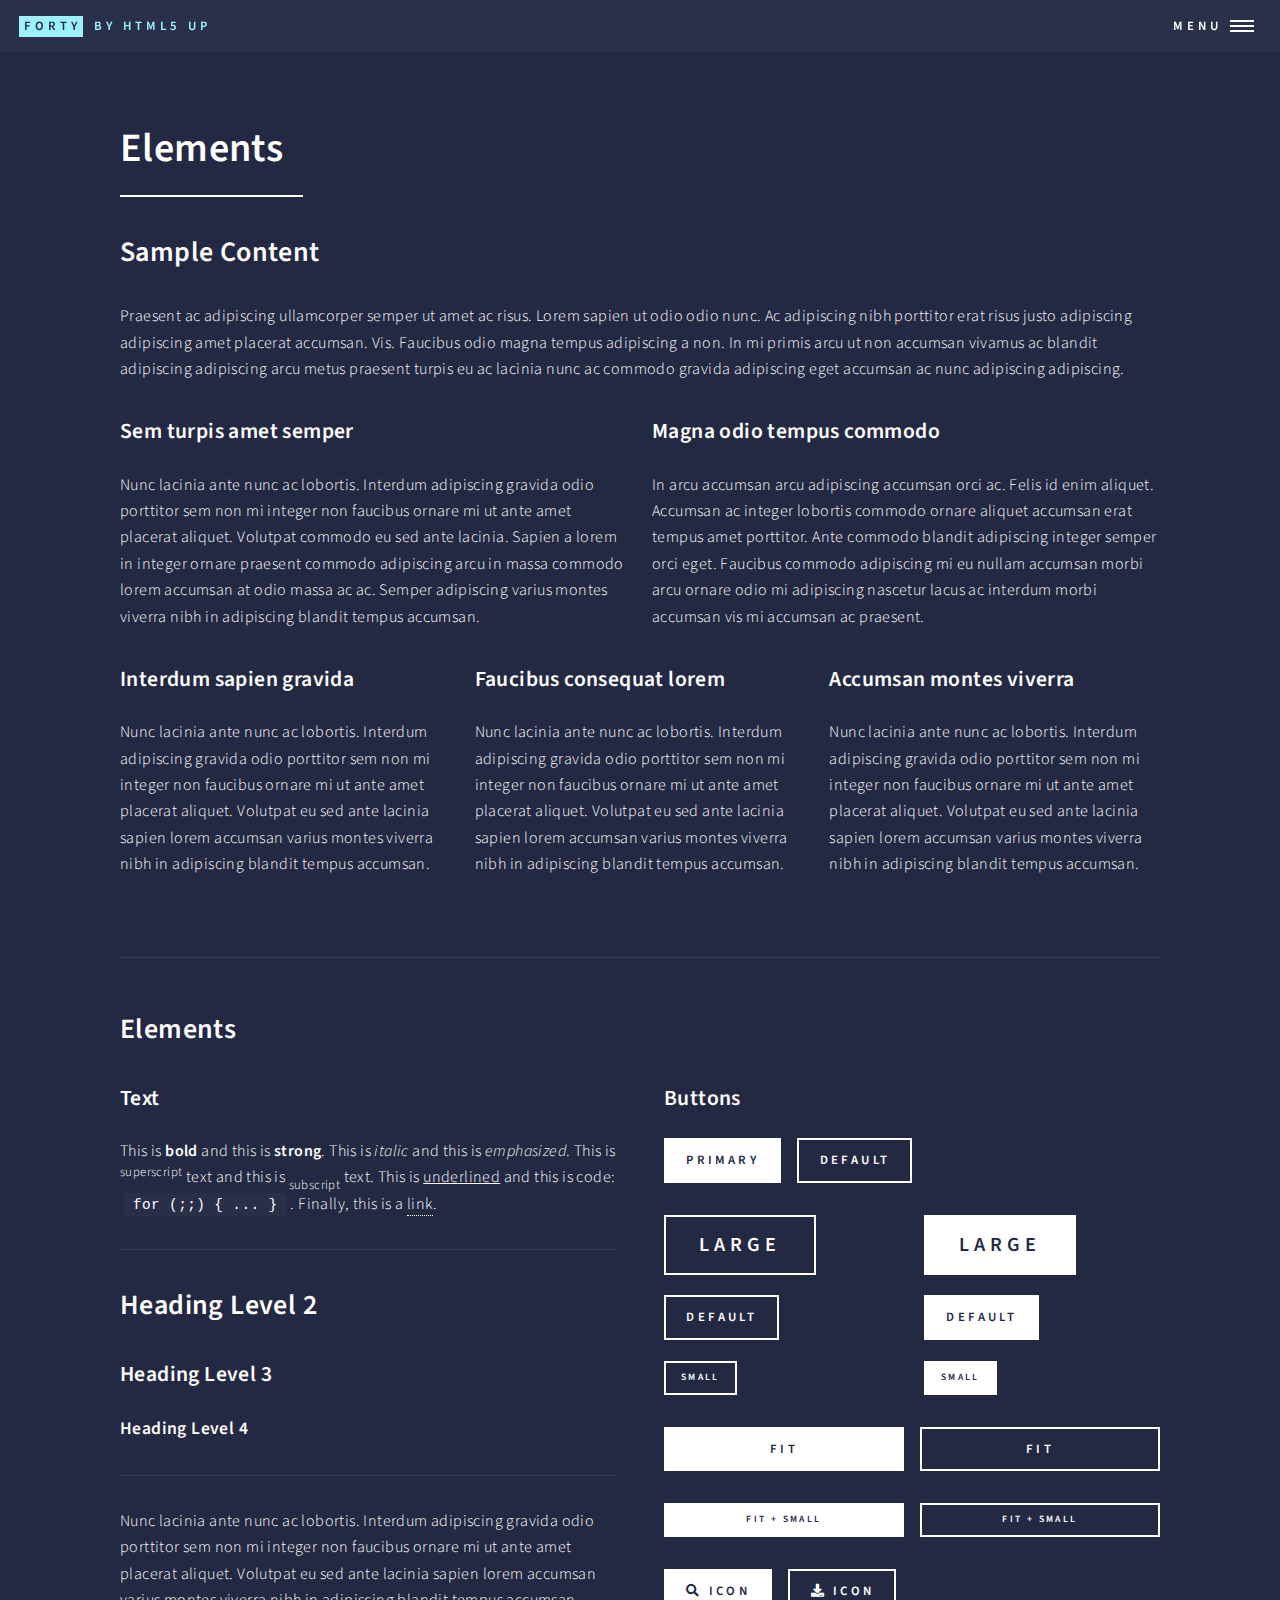
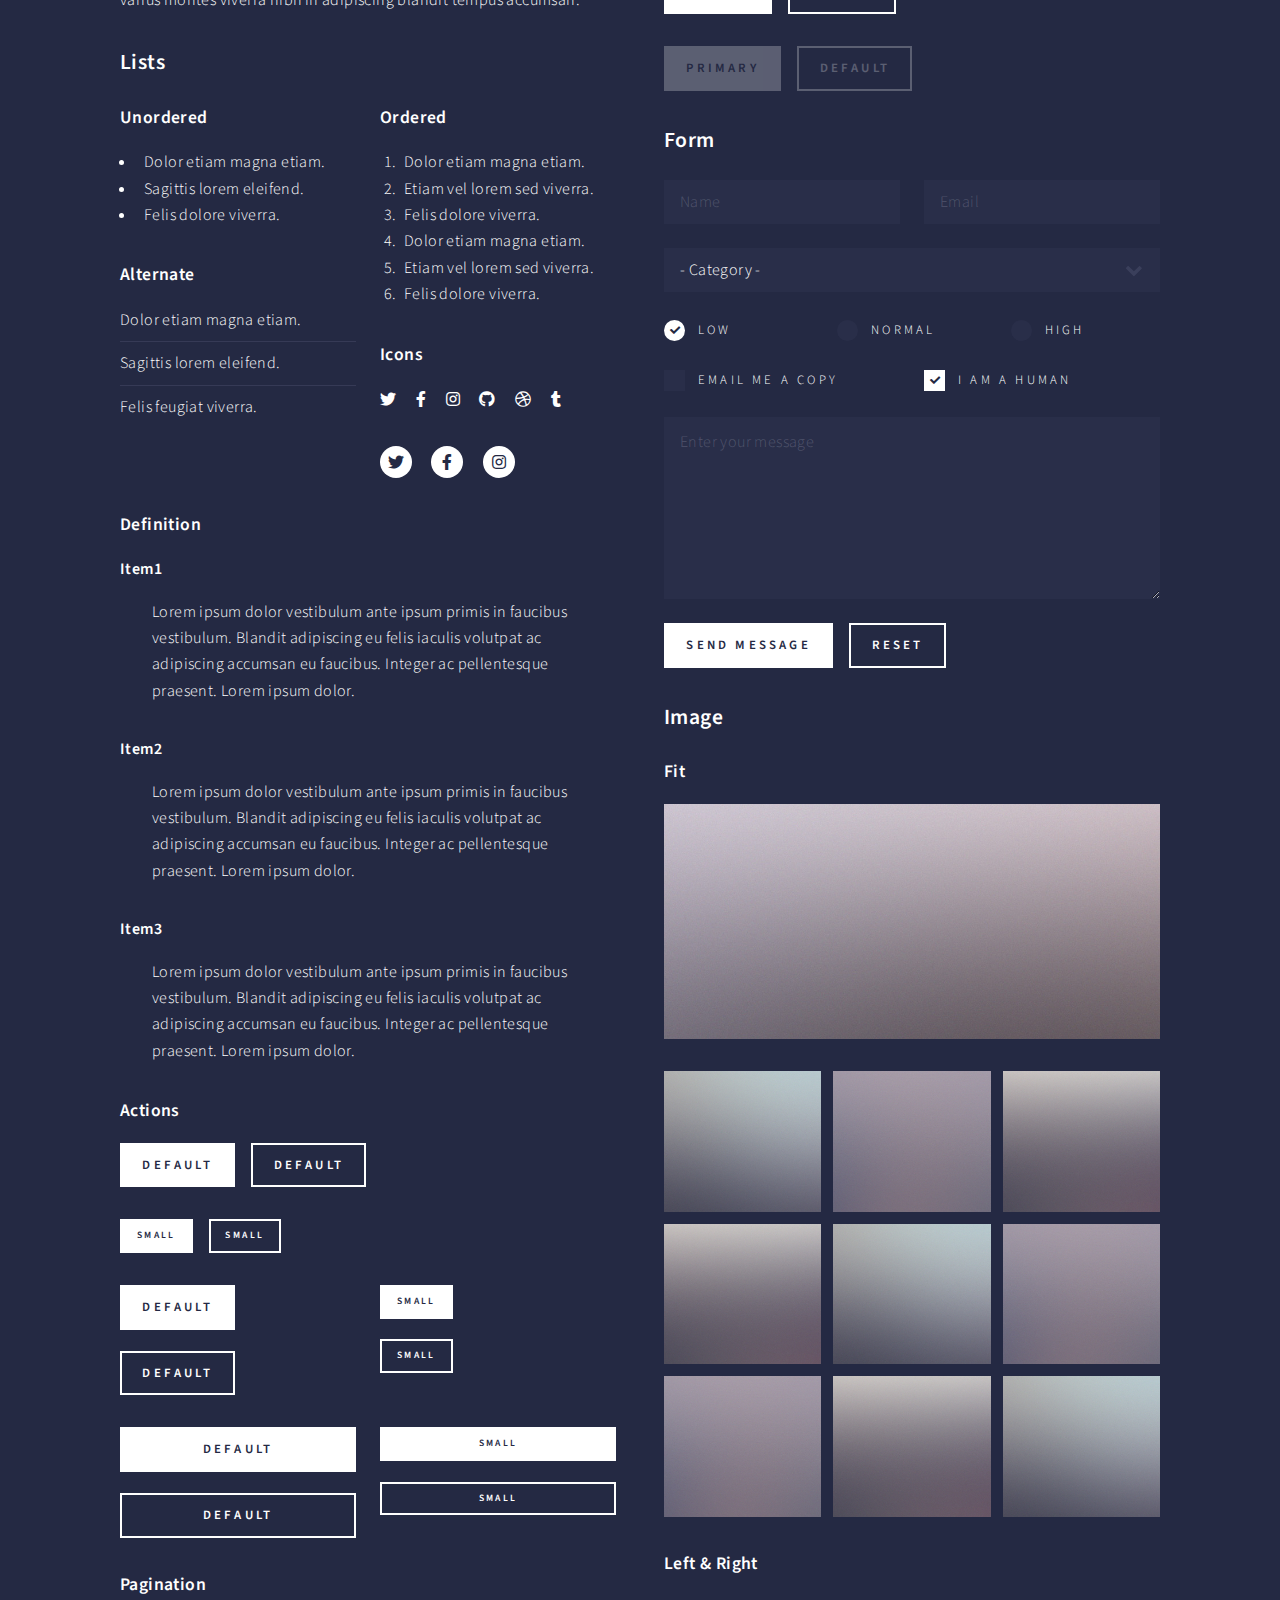
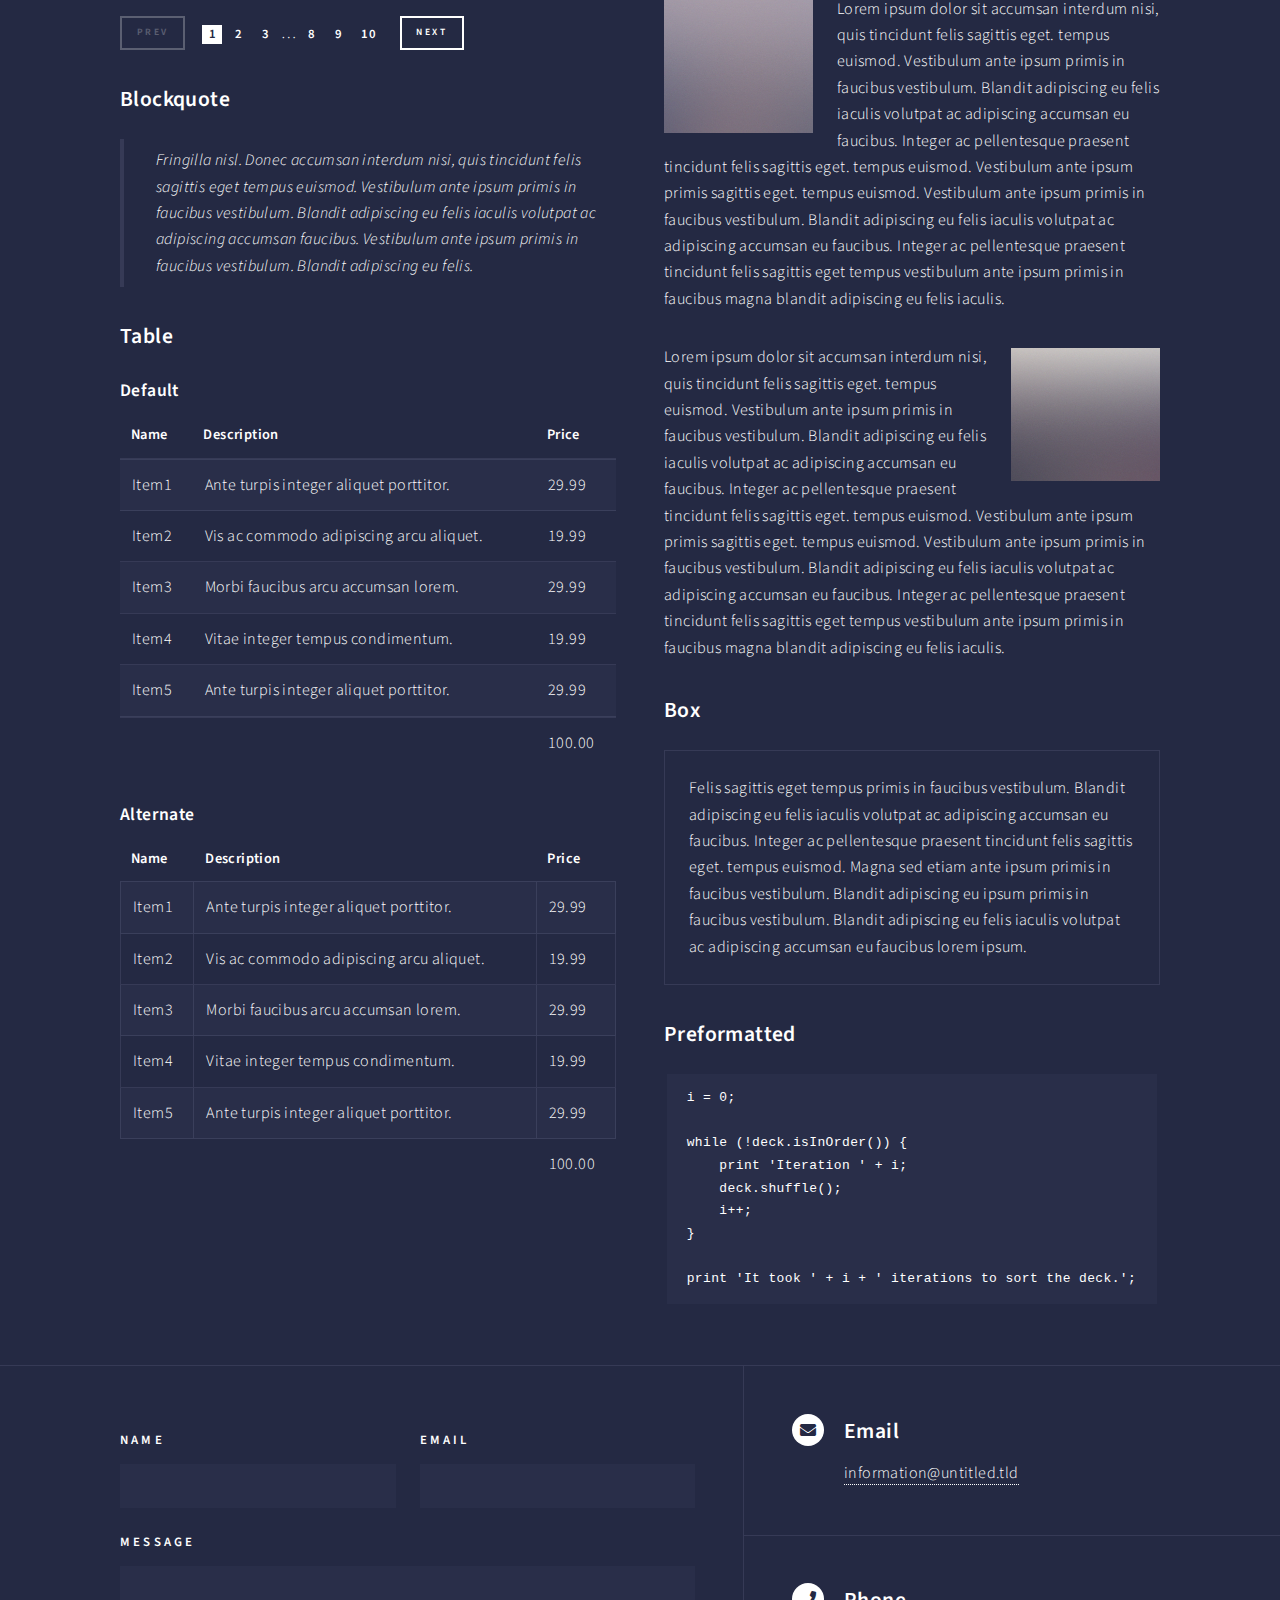
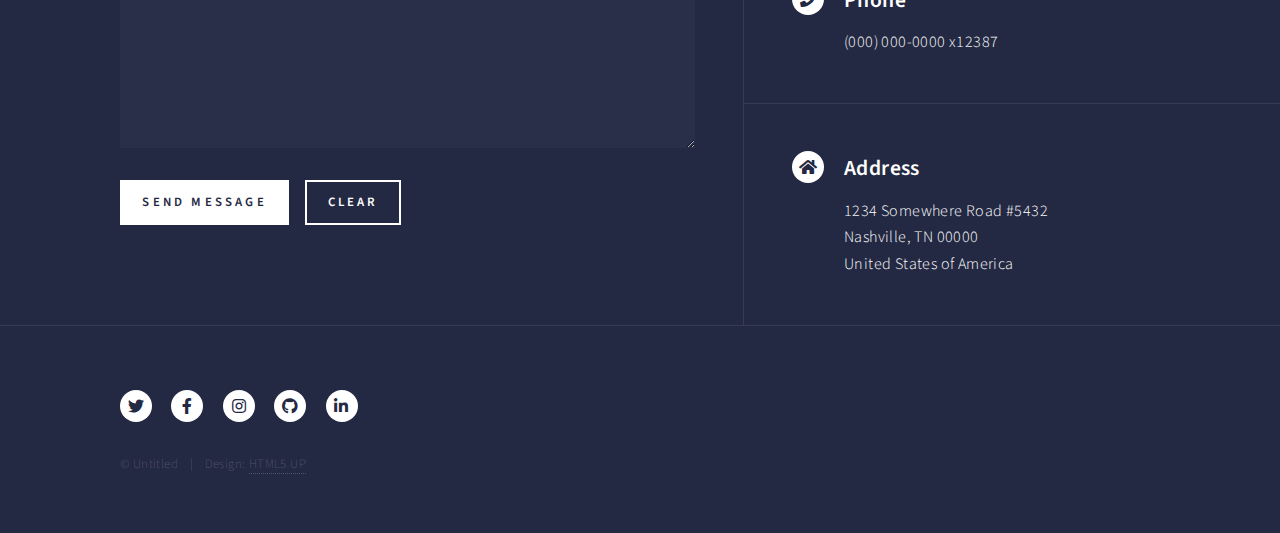
==== elements.html @ 6b65b648 "Forty: Initial Import" ====
<!DOCTYPE HTML>
<!--
	Forty by HTML5 UP
	html5up.net | @ajlkn
	Free for personal and commercial use under the CCA 3.0 license (html5up.net/license)
-->
<html>
	<head>
		<title>Elements - Forty by HTML5 UP</title>
		<meta charset="utf-8" />
		<meta name="viewport" content="width=device-width, initial-scale=1, user-scalable=no" />
		<link rel="stylesheet" href="assets/css/main.css" />
		<noscript><link rel="stylesheet" href="assets/css/noscript.css" /></noscript>
	</head>
	<body class="is-preload">

		<!-- Wrapper -->
			<div id="wrapper">

				<!-- Header -->
					<header id="header">
						<a href="index.html" class="logo"><strong>Forty</strong> <span>by HTML5 UP</span></a>
						<nav>
							<a href="#menu">Menu</a>
						</nav>
					</header>

				<!-- Menu -->
					<nav id="menu">
						<ul class="links">
							<li><a href="index.html">Home</a></li>
							<li><a href="landing.html">Landing</a></li>
							<li><a href="generic.html">Generic</a></li>
							<li><a href="elements.html">Elements</a></li>
						</ul>
						<ul class="actions stacked">
							<li><a href="#" class="button primary fit">Get Started</a></li>
							<li><a href="#" class="button fit">Log In</a></li>
						</ul>
					</nav>

				<!-- Main -->
					<div id="main" class="alt">

						<!-- One -->
							<section id="one">
								<div class="inner">
									<header class="major">
										<h1>Elements</h1>
									</header>

									<!-- Content -->
										<h2 id="content">Sample Content</h2>
										<p>Praesent ac adipiscing ullamcorper semper ut amet ac risus. Lorem sapien ut odio odio nunc. Ac adipiscing nibh porttitor erat risus justo adipiscing adipiscing amet placerat accumsan. Vis. Faucibus odio magna tempus adipiscing a non. In mi primis arcu ut non accumsan vivamus ac blandit adipiscing adipiscing arcu metus praesent turpis eu ac lacinia nunc ac commodo gravida adipiscing eget accumsan ac nunc adipiscing adipiscing.</p>
										<div class="row">
											<div class="col-6 col-12-small">
												<h3>Sem turpis amet semper</h3>
												<p>Nunc lacinia ante nunc ac lobortis. Interdum adipiscing gravida odio porttitor sem non mi integer non faucibus ornare mi ut ante amet placerat aliquet. Volutpat commodo eu sed ante lacinia. Sapien a lorem in integer ornare praesent commodo adipiscing arcu in massa commodo lorem accumsan at odio massa ac ac. Semper adipiscing varius montes viverra nibh in adipiscing blandit tempus accumsan.</p>
											</div>
											<div class="col-6 col-12-small">
												<h3>Magna odio tempus commodo</h3>
												<p>In arcu accumsan arcu adipiscing accumsan orci ac. Felis id enim aliquet. Accumsan ac integer lobortis commodo ornare aliquet accumsan erat tempus amet porttitor. Ante commodo blandit adipiscing integer semper orci eget. Faucibus commodo adipiscing mi eu nullam accumsan morbi arcu ornare odio mi adipiscing nascetur lacus ac interdum morbi accumsan vis mi accumsan ac praesent.</p>
											</div>
											<!-- Break -->
											<div class="col-4 col-12-medium">
												<h3>Interdum sapien gravida</h3>
												<p>Nunc lacinia ante nunc ac lobortis. Interdum adipiscing gravida odio porttitor sem non mi integer non faucibus ornare mi ut ante amet placerat aliquet. Volutpat eu sed ante lacinia sapien lorem accumsan varius montes viverra nibh in adipiscing blandit tempus accumsan.</p>
											</div>
											<div class="col-4 col-12-medium">
												<h3>Faucibus consequat lorem</h3>
												<p>Nunc lacinia ante nunc ac lobortis. Interdum adipiscing gravida odio porttitor sem non mi integer non faucibus ornare mi ut ante amet placerat aliquet. Volutpat eu sed ante lacinia sapien lorem accumsan varius montes viverra nibh in adipiscing blandit tempus accumsan.</p>
											</div>
											<div class="col-4 col-12-medium">
												<h3>Accumsan montes viverra</h3>
												<p>Nunc lacinia ante nunc ac lobortis. Interdum adipiscing gravida odio porttitor sem non mi integer non faucibus ornare mi ut ante amet placerat aliquet. Volutpat eu sed ante lacinia sapien lorem accumsan varius montes viverra nibh in adipiscing blandit tempus accumsan.</p>
											</div>
										</div>

									<hr class="major" />

									<!-- Elements -->
										<h2 id="elements">Elements</h2>
										<div class="row gtr-200">
											<div class="col-6 col-12-medium">

												<!-- Text stuff -->
													<h3>Text</h3>
													<p>This is <b>bold</b> and this is <strong>strong</strong>. This is <i>italic</i> and this is <em>emphasized</em>.
													This is <sup>superscript</sup> text and this is <sub>subscript</sub> text.
													This is <u>underlined</u> and this is code: <code>for (;;) { ... }</code>.
													Finally, this is a <a href="#">link</a>.</p>
													<hr />
													<h2>Heading Level 2</h2>
													<h3>Heading Level 3</h3>
													<h4>Heading Level 4</h4>
													<hr />
													<p>Nunc lacinia ante nunc ac lobortis. Interdum adipiscing gravida odio porttitor sem non mi integer non faucibus ornare mi ut ante amet placerat aliquet. Volutpat eu sed ante lacinia sapien lorem accumsan varius montes viverra nibh in adipiscing blandit tempus accumsan.</p>

												<!-- Lists -->
													<h3>Lists</h3>
													<div class="row">
														<div class="col-6 col-12-small">

															<h4>Unordered</h4>
															<ul>
																<li>Dolor etiam magna etiam.</li>
																<li>Sagittis lorem eleifend.</li>
																<li>Felis dolore viverra.</li>
															</ul>

															<h4>Alternate</h4>
															<ul class="alt">
																<li>Dolor etiam magna etiam.</li>
																<li>Sagittis lorem eleifend.</li>
																<li>Felis feugiat viverra.</li>
															</ul>

														</div>
														<div class="col-6 col-12-small">

															<h4>Ordered</h4>
															<ol>
																<li>Dolor etiam magna etiam.</li>
																<li>Etiam vel lorem sed viverra.</li>
																<li>Felis dolore viverra.</li>
																<li>Dolor etiam magna etiam.</li>
																<li>Etiam vel lorem sed viverra.</li>
																<li>Felis dolore viverra.</li>
															</ol>

															<h4>Icons</h4>
															<ul class="icons">
																<li><a href="#" class="icon brands fa-twitter"><span class="label">Twitter</span></a></li>
																<li><a href="#" class="icon brands fa-facebook-f"><span class="label">Facebook</span></a></li>
																<li><a href="#" class="icon brands fa-instagram"><span class="label">Instagram</span></a></li>
																<li><a href="#" class="icon brands fa-github"><span class="label">Github</span></a></li>
																<li><a href="#" class="icon brands fa-dribbble"><span class="label">Dribbble</span></a></li>
																<li><a href="#" class="icon brands fa-tumblr"><span class="label">Tumblr</span></a></li>
															</ul>
															<ul class="icons">
																<li><a href="#" class="icon brands alt fa-twitter"><span class="label">Twitter</span></a></li>
																<li><a href="#" class="icon brands alt fa-facebook-f"><span class="label">Facebook</span></a></li>
																<li><a href="#" class="icon brands alt fa-instagram"><span class="label">Instagram</span></a></li>
															</ul>

														</div>
													</div>
													<h4>Definition</h4>
													<dl>
														<dt>Item1</dt>
														<dd>
															<p>Lorem ipsum dolor vestibulum ante ipsum primis in faucibus vestibulum. Blandit adipiscing eu felis iaculis volutpat ac adipiscing accumsan eu faucibus. Integer ac pellentesque praesent. Lorem ipsum dolor.</p>
														</dd>
														<dt>Item2</dt>
														<dd>
															<p>Lorem ipsum dolor vestibulum ante ipsum primis in faucibus vestibulum. Blandit adipiscing eu felis iaculis volutpat ac adipiscing accumsan eu faucibus. Integer ac pellentesque praesent. Lorem ipsum dolor.</p>
														</dd>
														<dt>Item3</dt>
														<dd>
															<p>Lorem ipsum dolor vestibulum ante ipsum primis in faucibus vestibulum. Blandit adipiscing eu felis iaculis volutpat ac adipiscing accumsan eu faucibus. Integer ac pellentesque praesent. Lorem ipsum dolor.</p>
														</dd>
													</dl>

													<h4>Actions</h4>
													<ul class="actions">
														<li><a href="#" class="button primary">Default</a></li>
														<li><a href="#" class="button">Default</a></li>
													</ul>
													<ul class="actions small">
														<li><a href="#" class="button primary small">Small</a></li>
														<li><a href="#" class="button small">Small</a></li>
													</ul>
													<div class="row">
														<div class="col-6 col-12-small">
															<ul class="actions stacked">
																<li><a href="#" class="button primary">Default</a></li>
																<li><a href="#" class="button">Default</a></li>
															</ul>
														</div>
														<div class="col-6 col-12-small">
															<ul class="actions stacked">
																<li><a href="#" class="button primary small">Small</a></li>
																<li><a href="#" class="button small">Small</a></li>
															</ul>
														</div>
														<div class="col-6 col-12-small">
															<ul class="actions stacked">
																<li><a href="#" class="button primary fit">Default</a></li>
																<li><a href="#" class="button fit">Default</a></li>
															</ul>
														</div>
														<div class="col-6 col-12-small">
															<ul class="actions stacked">
																<li><a href="#" class="button primary small fit">Small</a></li>
																<li><a href="#" class="button small fit">Small</a></li>
															</ul>
														</div>
													</div>

													<h4>Pagination</h4>
													<ul class="pagination">
														<li><span class="button small disabled">Prev</span></li>
														<li><a href="#" class="page active">1</a></li>
														<li><a href="#" class="page">2</a></li>
														<li><a href="#" class="page">3</a></li>
														<li><span>&hellip;</span></li>
														<li><a href="#" class="page">8</a></li>
														<li><a href="#" class="page">9</a></li>
														<li><a href="#" class="page">10</a></li>
														<li><a href="#" class="button small">Next</a></li>
													</ul>

												<!-- Blockquote -->
													<h3>Blockquote</h3>
													<blockquote>Fringilla nisl. Donec accumsan interdum nisi, quis tincidunt felis sagittis eget tempus euismod. Vestibulum ante ipsum primis in faucibus vestibulum. Blandit adipiscing eu felis iaculis volutpat ac adipiscing accumsan faucibus. Vestibulum ante ipsum primis in faucibus vestibulum. Blandit adipiscing eu felis.</blockquote>

												<!-- Table -->
													<h3>Table</h3>

													<h4>Default</h4>
													<div class="table-wrapper">
														<table>
															<thead>
																<tr>
																	<th>Name</th>
																	<th>Description</th>
																	<th>Price</th>
																</tr>
															</thead>
															<tbody>
																<tr>
																	<td>Item1</td>
																	<td>Ante turpis integer aliquet porttitor.</td>
																	<td>29.99</td>
																</tr>
																<tr>
																	<td>Item2</td>
																	<td>Vis ac commodo adipiscing arcu aliquet.</td>
																	<td>19.99</td>
																</tr>
																<tr>
																	<td>Item3</td>
																	<td> Morbi faucibus arcu accumsan lorem.</td>
																	<td>29.99</td>
																</tr>
																<tr>
																	<td>Item4</td>
																	<td>Vitae integer tempus condimentum.</td>
																	<td>19.99</td>
																</tr>
																<tr>
																	<td>Item5</td>
																	<td>Ante turpis integer aliquet porttitor.</td>
																	<td>29.99</td>
																</tr>
															</tbody>
															<tfoot>
																<tr>
																	<td colspan="2"></td>
																	<td>100.00</td>
																</tr>
															</tfoot>
														</table>
													</div>

													<h4>Alternate</h4>
													<div class="table-wrapper">
														<table class="alt">
															<thead>
																<tr>
																	<th>Name</th>
																	<th>Description</th>
																	<th>Price</th>
																</tr>
															</thead>
															<tbody>
																<tr>
																	<td>Item1</td>
																	<td>Ante turpis integer aliquet porttitor.</td>
																	<td>29.99</td>
																</tr>
																<tr>
																	<td>Item2</td>
																	<td>Vis ac commodo adipiscing arcu aliquet.</td>
																	<td>19.99</td>
																</tr>
																<tr>
																	<td>Item3</td>
																	<td> Morbi faucibus arcu accumsan lorem.</td>
																	<td>29.99</td>
																</tr>
																<tr>
																	<td>Item4</td>
																	<td>Vitae integer tempus condimentum.</td>
																	<td>19.99</td>
																</tr>
																<tr>
																	<td>Item5</td>
																	<td>Ante turpis integer aliquet porttitor.</td>
																	<td>29.99</td>
																</tr>
															</tbody>
															<tfoot>
																<tr>
																	<td colspan="2"></td>
																	<td>100.00</td>
																</tr>
															</tfoot>
														</table>
													</div>

											</div>
											<div class="col-6 col-12-medium">

												<!-- Buttons -->
													<h3>Buttons</h3>
													<ul class="actions">
														<li><a href="#" class="button primary">Primary</a></li>
														<li><a href="#" class="button">Default</a></li>
													</ul>
													<div class="row">
														<div class="col-6 col-12-xsmall">
															<ul class="actions stacked">
																<li><a href="#" class="button large">Large</a></li>
																<li><a href="#" class="button">Default</a></li>
																<li><a href="#" class="button small">Small</a></li>
															</ul>
														</div>
														<div class="col-6 col-12-xsmall">
															<ul class="actions stacked">
																<li><a href="#" class="button primary large">Large</a></li>
																<li><a href="#" class="button primary">Default</a></li>
																<li><a href="#" class="button primary small">Small</a></li>
															</ul>
														</div>
													</div>
													<ul class="actions fit">
														<li><a href="#" class="button primary fit">Fit</a></li>
														<li><a href="#" class="button fit">Fit</a></li>
													</ul>
													<ul class="actions fit small">
														<li><a href="#" class="button primary fit small">Fit + Small</a></li>
														<li><a href="#" class="button fit small">Fit + Small</a></li>
													</ul>
													<ul class="actions">
														<li><a href="#" class="button primary icon solid fa-search">Icon</a></li>
														<li><a href="#" class="button icon solid fa-download">Icon</a></li>
													</ul>
													<ul class="actions">
														<li><span class="button primary disabled">Primary</span></li>
														<li><span class="button disabled">Default</span></li>
													</ul>

												<!-- Form -->
													<h3>Form</h3>

													<form method="post" action="#">
														<div class="row gtr-uniform">
															<div class="col-6 col-12-xsmall">
																<input type="text" name="demo-name" id="demo-name" value="" placeholder="Name" />
															</div>
															<div class="col-6 col-12-xsmall">
																<input type="email" name="demo-email" id="demo-email" value="" placeholder="Email" />
															</div>
															<!-- Break -->
															<div class="col-12">
																<select name="demo-category" id="demo-category">
																	<option value="">- Category -</option>
																	<option value="1">Manufacturing</option>
																	<option value="1">Shipping</option>
																	<option value="1">Administration</option>
																	<option value="1">Human Resources</option>
																</select>
															</div>
															<!-- Break -->
															<div class="col-4 col-12-small">
																<input type="radio" id="demo-priority-low" name="demo-priority" checked>
																<label for="demo-priority-low">Low</label>
															</div>
															<div class="col-4 col-12-small">
																<input type="radio" id="demo-priority-normal" name="demo-priority">
																<label for="demo-priority-normal">Normal</label>
															</div>
															<div class="col-4 col-12-small">
																<input type="radio" id="demo-priority-high" name="demo-priority">
																<label for="demo-priority-high">High</label>
															</div>
															<!-- Break -->
															<div class="col-6 col-12-small">
																<input type="checkbox" id="demo-copy" name="demo-copy">
																<label for="demo-copy">Email me a copy</label>
															</div>
															<div class="col-6 col-12-small">
																<input type="checkbox" id="demo-human" name="demo-human" checked>
																<label for="demo-human">I am a human</label>
															</div>
															<!-- Break -->
															<div class="col-12">
																<textarea name="demo-message" id="demo-message" placeholder="Enter your message" rows="6"></textarea>
															</div>
															<!-- Break -->
															<div class="col-12">
																<ul class="actions">
																	<li><input type="submit" value="Send Message" class="primary" /></li>
																	<li><input type="reset" value="Reset" /></li>
																</ul>
															</div>
														</div>
													</form>

												<!-- Image -->
													<h3>Image</h3>

													<h4>Fit</h4>
													<span class="image fit"><img src="images/pic03.jpg" alt="" /></span>
													<div class="box alt">
														<div class="row gtr-50 gtr-uniform">
															<div class="col-4"><span class="image fit"><img src="images/pic08.jpg" alt="" /></span></div>
															<div class="col-4"><span class="image fit"><img src="images/pic09.jpg" alt="" /></span></div>
															<div class="col-4"><span class="image fit"><img src="images/pic10.jpg" alt="" /></span></div>
															<!-- Break -->
															<div class="col-4"><span class="image fit"><img src="images/pic10.jpg" alt="" /></span></div>
															<div class="col-4"><span class="image fit"><img src="images/pic08.jpg" alt="" /></span></div>
															<div class="col-4"><span class="image fit"><img src="images/pic09.jpg" alt="" /></span></div>
															<!-- Break -->
															<div class="col-4"><span class="image fit"><img src="images/pic09.jpg" alt="" /></span></div>
															<div class="col-4"><span class="image fit"><img src="images/pic10.jpg" alt="" /></span></div>
															<div class="col-4"><span class="image fit"><img src="images/pic08.jpg" alt="" /></span></div>
														</div>
													</div>

													<h4>Left &amp; Right</h4>
													<p><span class="image left"><img src="images/pic09.jpg" alt="" /></span>Lorem ipsum dolor sit accumsan interdum nisi, quis tincidunt felis sagittis eget. tempus euismod. Vestibulum ante ipsum primis in faucibus vestibulum. Blandit adipiscing eu felis iaculis volutpat ac adipiscing accumsan eu faucibus. Integer ac pellentesque praesent tincidunt felis sagittis eget. tempus euismod. Vestibulum ante ipsum primis sagittis eget. tempus euismod. Vestibulum ante ipsum primis in faucibus vestibulum. Blandit adipiscing eu felis iaculis volutpat ac adipiscing accumsan eu faucibus. Integer ac pellentesque praesent tincidunt felis sagittis eget tempus vestibulum ante ipsum primis in faucibus magna blandit adipiscing eu felis iaculis.</p>
													<p><span class="image right"><img src="images/pic10.jpg" alt="" /></span>Lorem ipsum dolor sit accumsan interdum nisi, quis tincidunt felis sagittis eget. tempus euismod. Vestibulum ante ipsum primis in faucibus vestibulum. Blandit adipiscing eu felis iaculis volutpat ac adipiscing accumsan eu faucibus. Integer ac pellentesque praesent tincidunt felis sagittis eget. tempus euismod. Vestibulum ante ipsum primis sagittis eget. tempus euismod. Vestibulum ante ipsum primis in faucibus vestibulum. Blandit adipiscing eu felis iaculis volutpat ac adipiscing accumsan eu faucibus. Integer ac pellentesque praesent tincidunt felis sagittis eget tempus vestibulum ante ipsum primis in faucibus magna blandit adipiscing eu felis iaculis.</p>

												<!-- Box -->
													<h3>Box</h3>
													<div class="box">
														<p>Felis sagittis eget tempus primis in faucibus vestibulum. Blandit adipiscing eu felis iaculis volutpat ac adipiscing accumsan eu faucibus. Integer ac pellentesque praesent tincidunt felis sagittis eget. tempus euismod. Magna sed etiam ante ipsum primis in faucibus vestibulum. Blandit adipiscing eu ipsum primis in faucibus vestibulum. Blandit adipiscing eu felis iaculis volutpat ac adipiscing accumsan eu faucibus lorem ipsum.</p>
													</div>

												<!-- Preformatted Code -->
													<h3>Preformatted</h3>
													<pre><code>i = 0;

while (!deck.isInOrder()) {
    print 'Iteration ' + i;
    deck.shuffle();
    i++;
}

print 'It took ' + i + ' iterations to sort the deck.';
</code></pre>

											</div>
										</div>

								</div>
							</section>

					</div>

				<!-- Contact -->
					<section id="contact">
						<div class="inner">
							<section>
								<form method="post" action="#">
									<div class="fields">
										<div class="field half">
											<label for="name">Name</label>
											<input type="text" name="name" id="name" />
										</div>
										<div class="field half">
											<label for="email">Email</label>
											<input type="text" name="email" id="email" />
										</div>
										<div class="field">
											<label for="message">Message</label>
											<textarea name="message" id="message" rows="6"></textarea>
										</div>
									</div>
									<ul class="actions">
										<li><input type="submit" value="Send Message" class="primary" /></li>
										<li><input type="reset" value="Clear" /></li>
									</ul>
								</form>
							</section>
							<section class="split">
								<section>
									<div class="contact-method">
										<span class="icon solid alt fa-envelope"></span>
										<h3>Email</h3>
										<a href="#">information@untitled.tld</a>
									</div>
								</section>
								<section>
									<div class="contact-method">
										<span class="icon solid alt fa-phone"></span>
										<h3>Phone</h3>
										<span>(000) 000-0000 x12387</span>
									</div>
								</section>
								<section>
									<div class="contact-method">
										<span class="icon solid alt fa-home"></span>
										<h3>Address</h3>
										<span>1234 Somewhere Road #5432<br />
										Nashville, TN 00000<br />
										United States of America</span>
									</div>
								</section>
							</section>
						</div>
					</section>

				<!-- Footer -->
					<footer id="footer">
						<div class="inner">
							<ul class="icons">
								<li><a href="#" class="icon brands alt fa-twitter"><span class="label">Twitter</span></a></li>
								<li><a href="#" class="icon brands alt fa-facebook-f"><span class="label">Facebook</span></a></li>
								<li><a href="#" class="icon brands alt fa-instagram"><span class="label">Instagram</span></a></li>
								<li><a href="#" class="icon brands alt fa-github"><span class="label">GitHub</span></a></li>
								<li><a href="#" class="icon brands alt fa-linkedin-in"><span class="label">LinkedIn</span></a></li>
							</ul>
							<ul class="copyright">
								<li>&copy; Untitled</li><li>Design: <a href="https://html5up.net">HTML5 UP</a></li>
							</ul>
						</div>
					</footer>

			</div>

		<!-- Scripts -->
			<script src="assets/js/jquery.min.js"></script>
			<script src="assets/js/jquery.scrolly.min.js"></script>
			<script src="assets/js/jquery.scrollex.min.js"></script>
			<script src="assets/js/browser.min.js"></script>
			<script src="assets/js/breakpoints.min.js"></script>
			<script src="assets/js/util.js"></script>
			<script src="assets/js/main.js"></script>

	</body>
</html>
---- assets/css/main.css ----
@import url(fontawesome-all.min.css);
@import url("https://fonts.googleapis.com/css?family=Source+Sans+Pro:300,300italic,600,600italic");

/*
	Forty by HTML5 UP
	html5up.net | @ajlkn
	Free for personal and commercial use under the CCA 3.0 license (html5up.net/license)
*/

html, body, div, span, applet, object,
iframe, h1, h2, h3, h4, h5, h6, p, blockquote,
pre, a, abbr, acronym, address, big, cite,
code, del, dfn, em, img, ins, kbd, q, s, samp,
small, strike, strong, sub, sup, tt, var, b,
u, i, center, dl, dt, dd, ol, ul, li, fieldset,
form, label, legend, table, caption, tbody,
tfoot, thead, tr, th, td, article, aside,
canvas, details, embed, figure, figcaption,
footer, header, hgroup, menu, nav, output, ruby,
section, summary, time, mark, audio, video {
	margin: 0;
	padding: 0;
	border: 0;
	font-size: 100%;
	font: inherit;
	vertical-align: baseline;}

article, aside, details, figcaption, figure,
footer, header, hgroup, menu, nav, section {
	display: block;}

body {
	line-height: 1;
}

ol, ul {
	list-style: none;
}

blockquote, q {
	quotes: none;
}

	blockquote:before, blockquote:after, q:before, q:after {
		content: '';
		content: none;
	}

table {
	border-collapse: collapse;
	border-spacing: 0;
}

body {
	-webkit-text-size-adjust: none;
}

mark {
	background-color: transparent;
	color: inherit;
}

input::-moz-focus-inner {
	border: 0;
	padding: 0;
}

input, select, textarea {
	-moz-appearance: none;
	-webkit-appearance: none;
	-ms-appearance: none;
	appearance: none;
}

/* Basic */

	@-ms-viewport {
		width: device-width;
	}

	body {
		-ms-overflow-style: scrollbar;
	}

	@media screen and (max-width: 480px) {

		html, body {
			min-width: 320px;
		}

	}

	html {
		box-sizing: border-box;
	}

	*, *:before, *:after {
		box-sizing: inherit;
	}

	body {
		background: #242943;
	}

		body.is-preload *, body.is-preload *:before, body.is-preload *:after {
			-moz-animation: none !important;
			-webkit-animation: none !important;
			-ms-animation: none !important;
			animation: none !important;
			-moz-transition: none !important;
			-webkit-transition: none !important;
			-ms-transition: none !important;
			transition: none !important;
		}

/* Type */

	body, input, select, textarea {
		color: #ffffff;
		font-family: "Source Sans Pro", Helvetica, sans-serif;
		font-size: 17pt;
		font-weight: 300;
		letter-spacing: 0.025em;
		line-height: 1.65;
	}

		@media screen and (max-width: 1680px) {

			body, input, select, textarea {
				font-size: 14pt;
			}

		}

		@media screen and (max-width: 1280px) {

			body, input, select, textarea {
				font-size: 12pt;
			}

		}

		@media screen and (max-width: 360px) {

			body, input, select, textarea {
				font-size: 11pt;
			}

		}

	a {
		-moz-transition: color 0.2s ease-in-out, border-bottom-color 0.2s ease-in-out;
		-webkit-transition: color 0.2s ease-in-out, border-bottom-color 0.2s ease-in-out;
		-ms-transition: color 0.2s ease-in-out, border-bottom-color 0.2s ease-in-out;
		transition: color 0.2s ease-in-out, border-bottom-color 0.2s ease-in-out;
		border-bottom: dotted 1px;
		color: inherit;
		text-decoration: none;
	}

		a:hover {
			border-bottom-color: transparent;
			color: #9bf1ff !important;
		}

		a:active {
			color: #53e3fb !important;
		}

	strong, b {
		color: #ffffff;
		font-weight: 600;
	}

	em, i {
		font-style: italic;
	}

	p {
		margin: 0 0 2em 0;
	}

	h1, h2, h3, h4, h5, h6 {
		color: #ffffff;
		font-weight: 600;
		line-height: 1.65;
		margin: 0 0 1em 0;
	}

		h1 a, h2 a, h3 a, h4 a, h5 a, h6 a {
			color: inherit;
			border-bottom: 0;
		}

	h1 {
		font-size: 2.5em;
	}

	h2 {
		font-size: 1.75em;
	}

	h3 {
		font-size: 1.35em;
	}

	h4 {
		font-size: 1.1em;
	}

	h5 {
		font-size: 0.9em;
	}

	h6 {
		font-size: 0.7em;
	}

	@media screen and (max-width: 736px) {

		h1 {
			font-size: 2em;
		}

		h2 {
			font-size: 1.5em;
		}

		h3 {
			font-size: 1.25em;
		}

	}

	sub {
		font-size: 0.8em;
		position: relative;
		top: 0.5em;
	}

	sup {
		font-size: 0.8em;
		position: relative;
		top: -0.5em;
	}

	blockquote {
		border-left: solid 4px rgba(212, 212, 255, 0.1);
		font-style: italic;
		margin: 0 0 2em 0;
		padding: 0.5em 0 0.5em 2em;
	}

	code {
		background: rgba(212, 212, 255, 0.035);
		font-family: "Courier New", monospace;
		font-size: 0.9em;
		margin: 0 0.25em;
		padding: 0.25em 0.65em;
	}

	pre {
		-webkit-overflow-scrolling: touch;
		font-family: "Courier New", monospace;
		font-size: 0.9em;
		margin: 0 0 2em 0;
	}

		pre code {
			display: block;
			line-height: 1.75;
			padding: 1em 1.5em;
			overflow-x: auto;
		}

	hr {
		border: 0;
		border-bottom: solid 1px rgba(212, 212, 255, 0.1);
		margin: 2em 0;
	}

		hr.major {
			margin: 3em 0;
		}

	.align-left {
		text-align: left;
	}

	.align-center {
		text-align: center;
	}

	.align-right {
		text-align: right;
	}

/* Row */

	.row {
		display: flex;
		flex-wrap: wrap;
		box-sizing: border-box;
		align-items: stretch;
	}

		.row > * {
			box-sizing: border-box;
		}

		.row.gtr-uniform > * > :last-child {
			margin-bottom: 0;
		}

		.row.aln-left {
			justify-content: flex-start;
		}

		.row.aln-center {
			justify-content: center;
		}

		.row.aln-right {
			justify-content: flex-end;
		}

		.row.aln-top {
			align-items: flex-start;
		}

		.row.aln-middle {
			align-items: center;
		}

		.row.aln-bottom {
			align-items: flex-end;
		}

		.row > .imp {
			order: -1;
		}

		.row > .col-1 {
			width: 8.33333%;
		}

		.row > .off-1 {
			margin-left: 8.33333%;
		}

		.row > .col-2 {
			width: 16.66667%;
		}

		.row > .off-2 {
			margin-left: 16.66667%;
		}

		.row > .col-3 {
			width: 25%;
		}

		.row > .off-3 {
			margin-left: 25%;
		}

		.row > .col-4 {
			width: 33.33333%;
		}

		.row > .off-4 {
			margin-left: 33.33333%;
		}

		.row > .col-5 {
			width: 41.66667%;
		}

		.row > .off-5 {
			margin-left: 41.66667%;
		}

		.row > .col-6 {
			width: 50%;
		}

		.row > .off-6 {
			margin-left: 50%;
		}

		.row > .col-7 {
			width: 58.33333%;
		}

		.row > .off-7 {
			margin-left: 58.33333%;
		}

		.row > .col-8 {
			width: 66.66667%;
		}

		.row > .off-8 {
			margin-left: 66.66667%;
		}

		.row > .col-9 {
			width: 75%;
		}

		.row > .off-9 {
			margin-left: 75%;
		}

		.row > .col-10 {
			width: 83.33333%;
		}

		.row > .off-10 {
			margin-left: 83.33333%;
		}

		.row > .col-11 {
			width: 91.66667%;
		}

		.row > .off-11 {
			margin-left: 91.66667%;
		}

		.row > .col-12 {
			width: 100%;
		}

		.row > .off-12 {
			margin-left: 100%;
		}

		.row.gtr-0 {
			margin-top: 0;
			margin-left: 0em;
		}

			.row.gtr-0 > * {
				padding: 0 0 0 0em;
			}

			.row.gtr-0.gtr-uniform {
				margin-top: 0em;
			}

				.row.gtr-0.gtr-uniform > * {
					padding-top: 0em;
				}

		.row.gtr-25 {
			margin-top: 0;
			margin-left: -0.5em;
		}

			.row.gtr-25 > * {
				padding: 0 0 0 0.5em;
			}

			.row.gtr-25.gtr-uniform {
				margin-top: -0.5em;
			}

				.row.gtr-25.gtr-uniform > * {
					padding-top: 0.5em;
				}

		.row.gtr-50 {
			margin-top: 0;
			margin-left: -1em;
		}

			.row.gtr-50 > * {
				padding: 0 0 0 1em;
			}

			.row.gtr-50.gtr-uniform {
				margin-top: -1em;
			}

				.row.gtr-50.gtr-uniform > * {
					padding-top: 1em;
				}

		.row {
			margin-top: 0;
			margin-left: -2em;
		}

			.row > * {
				padding: 0 0 0 2em;
			}

			.row.gtr-uniform {
				margin-top: -2em;
			}

				.row.gtr-uniform > * {
					padding-top: 2em;
				}

		.row.gtr-150 {
			margin-top: 0;
			margin-left: -3em;
		}

			.row.gtr-150 > * {
				padding: 0 0 0 3em;
			}

			.row.gtr-150.gtr-uniform {
				margin-top: -3em;
			}

				.row.gtr-150.gtr-uniform > * {
					padding-top: 3em;
				}

		.row.gtr-200 {
			margin-top: 0;
			margin-left: -4em;
		}

			.row.gtr-200 > * {
				padding: 0 0 0 4em;
			}

			.row.gtr-200.gtr-uniform {
				margin-top: -4em;
			}

				.row.gtr-200.gtr-uniform > * {
					padding-top: 4em;
				}

		@media screen and (max-width: 1680px) {

			.row {
				display: flex;
				flex-wrap: wrap;
				box-sizing: border-box;
				align-items: stretch;
			}

				.row > * {
					box-sizing: border-box;
				}

				.row.gtr-uniform > * > :last-child {
					margin-bottom: 0;
				}

				.row.aln-left {
					justify-content: flex-start;
				}

				.row.aln-center {
					justify-content: center;
				}

				.row.aln-right {
					justify-content: flex-end;
				}

				.row.aln-top {
					align-items: flex-start;
				}

				.row.aln-middle {
					align-items: center;
				}

				.row.aln-bottom {
					align-items: flex-end;
				}

				.row > .imp-xlarge {
					order: -1;
				}

				.row > .col-1-xlarge {
					width: 8.33333%;
				}

				.row > .off-1-xlarge {
					margin-left: 8.33333%;
				}

				.row > .col-2-xlarge {
					width: 16.66667%;
				}

				.row > .off-2-xlarge {
					margin-left: 16.66667%;
				}

				.row > .col-3-xlarge {
					width: 25%;
				}

				.row > .off-3-xlarge {
					margin-left: 25%;
				}

				.row > .col-4-xlarge {
					width: 33.33333%;
				}

				.row > .off-4-xlarge {
					margin-left: 33.33333%;
				}

				.row > .col-5-xlarge {
					width: 41.66667%;
				}

				.row > .off-5-xlarge {
					margin-left: 41.66667%;
				}

				.row > .col-6-xlarge {
					width: 50%;
				}

				.row > .off-6-xlarge {
					margin-left: 50%;
				}

				.row > .col-7-xlarge {
					width: 58.33333%;
				}

				.row > .off-7-xlarge {
					margin-left: 58.33333%;
				}

				.row > .col-8-xlarge {
					width: 66.66667%;
				}

				.row > .off-8-xlarge {
					margin-left: 66.66667%;
				}

				.row > .col-9-xlarge {
					width: 75%;
				}

				.row > .off-9-xlarge {
					margin-left: 75%;
				}

				.row > .col-10-xlarge {
					width: 83.33333%;
				}

				.row > .off-10-xlarge {
					margin-left: 83.33333%;
				}

				.row > .col-11-xlarge {
					width: 91.66667%;
				}

				.row > .off-11-xlarge {
					margin-left: 91.66667%;
				}

				.row > .col-12-xlarge {
					width: 100%;
				}

				.row > .off-12-xlarge {
					margin-left: 100%;
				}

				.row.gtr-0 {
					margin-top: 0;
					margin-left: 0em;
				}

					.row.gtr-0 > * {
						padding: 0 0 0 0em;
					}

					.row.gtr-0.gtr-uniform {
						margin-top: 0em;
					}

						.row.gtr-0.gtr-uniform > * {
							padding-top: 0em;
						}

				.row.gtr-25 {
					margin-top: 0;
					margin-left: -0.5em;
				}

					.row.gtr-25 > * {
						padding: 0 0 0 0.5em;
					}

					.row.gtr-25.gtr-uniform {
						margin-top: -0.5em;
					}

						.row.gtr-25.gtr-uniform > * {
							padding-top: 0.5em;
						}

				.row.gtr-50 {
					margin-top: 0;
					margin-left: -1em;
				}

					.row.gtr-50 > * {
						padding: 0 0 0 1em;
					}

					.row.gtr-50.gtr-uniform {
						margin-top: -1em;
					}

						.row.gtr-50.gtr-uniform > * {
							padding-top: 1em;
						}

				.row {
					margin-top: 0;
					margin-left: -2em;
				}

					.row > * {
						padding: 0 0 0 2em;
					}

					.row.gtr-uniform {
						margin-top: -2em;
					}

						.row.gtr-uniform > * {
							padding-top: 2em;
						}

				.row.gtr-150 {
					margin-top: 0;
					margin-left: -3em;
				}

					.row.gtr-150 > * {
						padding: 0 0 0 3em;
					}

					.row.gtr-150.gtr-uniform {
						margin-top: -3em;
					}

						.row.gtr-150.gtr-uniform > * {
							padding-top: 3em;
						}

				.row.gtr-200 {
					margin-top: 0;
					margin-left: -4em;
				}

					.row.gtr-200 > * {
						padding: 0 0 0 4em;
					}

					.row.gtr-200.gtr-uniform {
						margin-top: -4em;
					}

						.row.gtr-200.gtr-uniform > * {
							padding-top: 4em;
						}

		}

		@media screen and (max-width: 1280px) {

			.row {
				display: flex;
				flex-wrap: wrap;
				box-sizing: border-box;
				align-items: stretch;
			}

				.row > * {
					box-sizing: border-box;
				}

				.row.gtr-uniform > * > :last-child {
					margin-bottom: 0;
				}

				.row.aln-left {
					justify-content: flex-start;
				}

				.row.aln-center {
					justify-content: center;
				}

				.row.aln-right {
					justify-content: flex-end;
				}

				.row.aln-top {
					align-items: flex-start;
				}

				.row.aln-middle {
					align-items: center;
				}

				.row.aln-bottom {
					align-items: flex-end;
				}

				.row > .imp-large {
					order: -1;
				}

				.row > .col-1-large {
					width: 8.33333%;
				}

				.row > .off-1-large {
					margin-left: 8.33333%;
				}

				.row > .col-2-large {
					width: 16.66667%;
				}

				.row > .off-2-large {
					margin-left: 16.66667%;
				}

				.row > .col-3-large {
					width: 25%;
				}

				.row > .off-3-large {
					margin-left: 25%;
				}

				.row > .col-4-large {
					width: 33.33333%;
				}

				.row > .off-4-large {
					margin-left: 33.33333%;
				}

				.row > .col-5-large {
					width: 41.66667%;
				}

				.row > .off-5-large {
					margin-left: 41.66667%;
				}

				.row > .col-6-large {
					width: 50%;
				}

				.row > .off-6-large {
					margin-left: 50%;
				}

				.row > .col-7-large {
					width: 58.33333%;
				}

				.row > .off-7-large {
					margin-left: 58.33333%;
				}

				.row > .col-8-large {
					width: 66.66667%;
				}

				.row > .off-8-large {
					margin-left: 66.66667%;
				}

				.row > .col-9-large {
					width: 75%;
				}

				.row > .off-9-large {
					margin-left: 75%;
				}

				.row > .col-10-large {
					width: 83.33333%;
				}

				.row > .off-10-large {
					margin-left: 83.33333%;
				}

				.row > .col-11-large {
					width: 91.66667%;
				}

				.row > .off-11-large {
					margin-left: 91.66667%;
				}

				.row > .col-12-large {
					width: 100%;
				}

				.row > .off-12-large {
					margin-left: 100%;
				}

				.row.gtr-0 {
					margin-top: 0;
					margin-left: 0em;
				}

					.row.gtr-0 > * {
						padding: 0 0 0 0em;
					}

					.row.gtr-0.gtr-uniform {
						margin-top: 0em;
					}

						.row.gtr-0.gtr-uniform > * {
							padding-top: 0em;
						}

				.row.gtr-25 {
					margin-top: 0;
					margin-left: -0.375em;
				}

					.row.gtr-25 > * {
						padding: 0 0 0 0.375em;
					}

					.row.gtr-25.gtr-uniform {
						margin-top: -0.375em;
					}

						.row.gtr-25.gtr-uniform > * {
							padding-top: 0.375em;
						}

				.row.gtr-50 {
					margin-top: 0;
					margin-left: -0.75em;
				}

					.row.gtr-50 > * {
						padding: 0 0 0 0.75em;
					}

					.row.gtr-50.gtr-uniform {
						margin-top: -0.75em;
					}

						.row.gtr-50.gtr-uniform > * {
							padding-top: 0.75em;
						}

				.row {
					margin-top: 0;
					margin-left: -1.5em;
				}

					.row > * {
						padding: 0 0 0 1.5em;
					}

					.row.gtr-uniform {
						margin-top: -1.5em;
					}

						.row.gtr-uniform > * {
							padding-top: 1.5em;
						}

				.row.gtr-150 {
					margin-top: 0;
					margin-left: -2.25em;
				}

					.row.gtr-150 > * {
						padding: 0 0 0 2.25em;
					}

					.row.gtr-150.gtr-uniform {
						margin-top: -2.25em;
					}

						.row.gtr-150.gtr-uniform > * {
							padding-top: 2.25em;
						}

				.row.gtr-200 {
					margin-top: 0;
					margin-left: -3em;
				}

					.row.gtr-200 > * {
						padding: 0 0 0 3em;
					}

					.row.gtr-200.gtr-uniform {
						margin-top: -3em;
					}

						.row.gtr-200.gtr-uniform > * {
							padding-top: 3em;
						}

		}

		@media screen and (max-width: 980px) {

			.row {
				display: flex;
				flex-wrap: wrap;
				box-sizing: border-box;
				align-items: stretch;
			}

				.row > * {
					box-sizing: border-box;
				}

				.row.gtr-uniform > * > :last-child {
					margin-bottom: 0;
				}

				.row.aln-left {
					justify-content: flex-start;
				}

				.row.aln-center {
					justify-content: center;
				}

				.row.aln-right {
					justify-content: flex-end;
				}

				.row.aln-top {
					align-items: flex-start;
				}

				.row.aln-middle {
					align-items: center;
				}

				.row.aln-bottom {
					align-items: flex-end;
				}

				.row > .imp-medium {
					order: -1;
				}

				.row > .col-1-medium {
					width: 8.33333%;
				}

				.row > .off-1-medium {
					margin-left: 8.33333%;
				}

				.row > .col-2-medium {
					width: 16.66667%;
				}

				.row > .off-2-medium {
					margin-left: 16.66667%;
				}

				.row > .col-3-medium {
					width: 25%;
				}

				.row > .off-3-medium {
					margin-left: 25%;
				}

				.row > .col-4-medium {
					width: 33.33333%;
				}

				.row > .off-4-medium {
					margin-left: 33.33333%;
				}

				.row > .col-5-medium {
					width: 41.66667%;
				}

				.row > .off-5-medium {
					margin-left: 41.66667%;
				}

				.row > .col-6-medium {
					width: 50%;
				}

				.row > .off-6-medium {
					margin-left: 50%;
				}

				.row > .col-7-medium {
					width: 58.33333%;
				}

				.row > .off-7-medium {
					margin-left: 58.33333%;
				}

				.row > .col-8-medium {
					width: 66.66667%;
				}

				.row > .off-8-medium {
					margin-left: 66.66667%;
				}

				.row > .col-9-medium {
					width: 75%;
				}

				.row > .off-9-medium {
					margin-left: 75%;
				}

				.row > .col-10-medium {
					width: 83.33333%;
				}

				.row > .off-10-medium {
					margin-left: 83.33333%;
				}

				.row > .col-11-medium {
					width: 91.66667%;
				}

				.row > .off-11-medium {
					margin-left: 91.66667%;
				}

				.row > .col-12-medium {
					width: 100%;
				}

				.row > .off-12-medium {
					margin-left: 100%;
				}

				.row.gtr-0 {
					margin-top: 0;
					margin-left: 0em;
				}

					.row.gtr-0 > * {
						padding: 0 0 0 0em;
					}

					.row.gtr-0.gtr-uniform {
						margin-top: 0em;
					}

						.row.gtr-0.gtr-uniform > * {
							padding-top: 0em;
						}

				.row.gtr-25 {
					margin-top: 0;
					margin-left: -0.375em;
				}

					.row.gtr-25 > * {
						padding: 0 0 0 0.375em;
					}

					.row.gtr-25.gtr-uniform {
						margin-top: -0.375em;
					}

						.row.gtr-25.gtr-uniform > * {
							padding-top: 0.375em;
						}

				.row.gtr-50 {
					margin-top: 0;
					margin-left: -0.75em;
				}

					.row.gtr-50 > * {
						padding: 0 0 0 0.75em;
					}

					.row.gtr-50.gtr-uniform {
						margin-top: -0.75em;
					}

						.row.gtr-50.gtr-uniform > * {
							padding-top: 0.75em;
						}

				.row {
					margin-top: 0;
					margin-left: -1.5em;
				}

					.row > * {
						padding: 0 0 0 1.5em;
					}

					.row.gtr-uniform {
						margin-top: -1.5em;
					}

						.row.gtr-uniform > * {
							padding-top: 1.5em;
						}

				.row.gtr-150 {
					margin-top: 0;
					margin-left: -2.25em;
				}

					.row.gtr-150 > * {
						padding: 0 0 0 2.25em;
					}

					.row.gtr-150.gtr-uniform {
						margin-top: -2.25em;
					}

						.row.gtr-150.gtr-uniform > * {
							padding-top: 2.25em;
						}

				.row.gtr-200 {
					margin-top: 0;
					margin-left: -3em;
				}

					.row.gtr-200 > * {
						padding: 0 0 0 3em;
					}

					.row.gtr-200.gtr-uniform {
						margin-top: -3em;
					}

						.row.gtr-200.gtr-uniform > * {
							padding-top: 3em;
						}

		}

		@media screen and (max-width: 736px) {

			.row {
				display: flex;
				flex-wrap: wrap;
				box-sizing: border-box;
				align-items: stretch;
			}

				.row > * {
					box-sizing: border-box;
				}

				.row.gtr-uniform > * > :last-child {
					margin-bottom: 0;
				}

				.row.aln-left {
					justify-content: flex-start;
				}

				.row.aln-center {
					justify-content: center;
				}

				.row.aln-right {
					justify-content: flex-end;
				}

				.row.aln-top {
					align-items: flex-start;
				}

				.row.aln-middle {
					align-items: center;
				}

				.row.aln-bottom {
					align-items: flex-end;
				}

				.row > .imp-small {
					order: -1;
				}

				.row > .col-1-small {
					width: 8.33333%;
				}

				.row > .off-1-small {
					margin-left: 8.33333%;
				}

				.row > .col-2-small {
					width: 16.66667%;
				}

				.row > .off-2-small {
					margin-left: 16.66667%;
				}

				.row > .col-3-small {
					width: 25%;
				}

				.row > .off-3-small {
					margin-left: 25%;
				}

				.row > .col-4-small {
					width: 33.33333%;
				}

				.row > .off-4-small {
					margin-left: 33.33333%;
				}

				.row > .col-5-small {
					width: 41.66667%;
				}

				.row > .off-5-small {
					margin-left: 41.66667%;
				}

				.row > .col-6-small {
					width: 50%;
				}

				.row > .off-6-small {
					margin-left: 50%;
				}

				.row > .col-7-small {
					width: 58.33333%;
				}

				.row > .off-7-small {
					margin-left: 58.33333%;
				}

				.row > .col-8-small {
					width: 66.66667%;
				}

				.row > .off-8-small {
					margin-left: 66.66667%;
				}

				.row > .col-9-small {
					width: 75%;
				}

				.row > .off-9-small {
					margin-left: 75%;
				}

				.row > .col-10-small {
					width: 83.33333%;
				}

				.row > .off-10-small {
					margin-left: 83.33333%;
				}

				.row > .col-11-small {
					width: 91.66667%;
				}

				.row > .off-11-small {
					margin-left: 91.66667%;
				}

				.row > .col-12-small {
					width: 100%;
				}

				.row > .off-12-small {
					margin-left: 100%;
				}

				.row.gtr-0 {
					margin-top: 0;
					margin-left: 0em;
				}

					.row.gtr-0 > * {
						padding: 0 0 0 0em;
					}

					.row.gtr-0.gtr-uniform {
						margin-top: 0em;
					}

						.row.gtr-0.gtr-uniform > * {
							padding-top: 0em;
						}

				.row.gtr-25 {
					margin-top: 0;
					margin-left: -0.3125em;
				}

					.row.gtr-25 > * {
						padding: 0 0 0 0.3125em;
					}

					.row.gtr-25.gtr-uniform {
						margin-top: -0.3125em;
					}

						.row.gtr-25.gtr-uniform > * {
							padding-top: 0.3125em;
						}

				.row.gtr-50 {
					margin-top: 0;
					margin-left: -0.625em;
				}

					.row.gtr-50 > * {
						padding: 0 0 0 0.625em;
					}

					.row.gtr-50.gtr-uniform {
						margin-top: -0.625em;
					}

						.row.gtr-50.gtr-uniform > * {
							padding-top: 0.625em;
						}

				.row {
					margin-top: 0;
					margin-left: -1.25em;
				}

					.row > * {
						padding: 0 0 0 1.25em;
					}

					.row.gtr-uniform {
						margin-top: -1.25em;
					}

						.row.gtr-uniform > * {
							padding-top: 1.25em;
						}

				.row.gtr-150 {
					margin-top: 0;
					margin-left: -1.875em;
				}

					.row.gtr-150 > * {
						padding: 0 0 0 1.875em;
					}

					.row.gtr-150.gtr-uniform {
						margin-top: -1.875em;
					}

						.row.gtr-150.gtr-uniform > * {
							padding-top: 1.875em;
						}

				.row.gtr-200 {
					margin-top: 0;
					margin-left: -2.5em;
				}

					.row.gtr-200 > * {
						padding: 0 0 0 2.5em;
					}

					.row.gtr-200.gtr-uniform {
						margin-top: -2.5em;
					}

						.row.gtr-200.gtr-uniform > * {
							padding-top: 2.5em;
						}

		}

		@media screen and (max-width: 480px) {

			.row {
				display: flex;
				flex-wrap: wrap;
				box-sizing: border-box;
				align-items: stretch;
			}

				.row > * {
					box-sizing: border-box;
				}

				.row.gtr-uniform > * > :last-child {
					margin-bottom: 0;
				}

				.row.aln-left {
					justify-content: flex-start;
				}

				.row.aln-center {
					justify-content: center;
				}

				.row.aln-right {
					justify-content: flex-end;
				}

				.row.aln-top {
					align-items: flex-start;
				}

				.row.aln-middle {
					align-items: center;
				}

				.row.aln-bottom {
					align-items: flex-end;
				}

				.row > .imp-xsmall {
					order: -1;
				}

				.row > .col-1-xsmall {
					width: 8.33333%;
				}

				.row > .off-1-xsmall {
					margin-left: 8.33333%;
				}

				.row > .col-2-xsmall {
					width: 16.66667%;
				}

				.row > .off-2-xsmall {
					margin-left: 16.66667%;
				}

				.row > .col-3-xsmall {
					width: 25%;
				}

				.row > .off-3-xsmall {
					margin-left: 25%;
				}

				.row > .col-4-xsmall {
					width: 33.33333%;
				}

				.row > .off-4-xsmall {
					margin-left: 33.33333%;
				}

				.row > .col-5-xsmall {
					width: 41.66667%;
				}

				.row > .off-5-xsmall {
					margin-left: 41.66667%;
				}

				.row > .col-6-xsmall {
					width: 50%;
				}

				.row > .off-6-xsmall {
					margin-left: 50%;
				}

				.row > .col-7-xsmall {
					width: 58.33333%;
				}

				.row > .off-7-xsmall {
					margin-left: 58.33333%;
				}

				.row > .col-8-xsmall {
					width: 66.66667%;
				}

				.row > .off-8-xsmall {
					margin-left: 66.66667%;
				}

				.row > .col-9-xsmall {
					width: 75%;
				}

				.row > .off-9-xsmall {
					margin-left: 75%;
				}

				.row > .col-10-xsmall {
					width: 83.33333%;
				}

				.row > .off-10-xsmall {
					margin-left: 83.33333%;
				}

				.row > .col-11-xsmall {
					width: 91.66667%;
				}

				.row > .off-11-xsmall {
					margin-left: 91.66667%;
				}

				.row > .col-12-xsmall {
					width: 100%;
				}

				.row > .off-12-xsmall {
					margin-left: 100%;
				}

				.row.gtr-0 {
					margin-top: 0;
					margin-left: 0em;
				}

					.row.gtr-0 > * {
						padding: 0 0 0 0em;
					}

					.row.gtr-0.gtr-uniform {
						margin-top: 0em;
					}

						.row.gtr-0.gtr-uniform > * {
							padding-top: 0em;
						}

				.row.gtr-25 {
					margin-top: 0;
					margin-left: -0.3125em;
				}

					.row.gtr-25 > * {
						padding: 0 0 0 0.3125em;
					}

					.row.gtr-25.gtr-uniform {
						margin-top: -0.3125em;
					}

						.row.gtr-25.gtr-uniform > * {
							padding-top: 0.3125em;
						}

				.row.gtr-50 {
					margin-top: 0;
					margin-left: -0.625em;
				}

					.row.gtr-50 > * {
						padding: 0 0 0 0.625em;
					}

					.row.gtr-50.gtr-uniform {
						margin-top: -0.625em;
					}

						.row.gtr-50.gtr-uniform > * {
							padding-top: 0.625em;
						}

				.row {
					margin-top: 0;
					margin-left: -1.25em;
				}

					.row > * {
						padding: 0 0 0 1.25em;
					}

					.row.gtr-uniform {
						margin-top: -1.25em;
					}

						.row.gtr-uniform > * {
							padding-top: 1.25em;
						}

				.row.gtr-150 {
					margin-top: 0;
					margin-left: -1.875em;
				}

					.row.gtr-150 > * {
						padding: 0 0 0 1.875em;
					}

					.row.gtr-150.gtr-uniform {
						margin-top: -1.875em;
					}

						.row.gtr-150.gtr-uniform > * {
							padding-top: 1.875em;
						}

				.row.gtr-200 {
					margin-top: 0;
					margin-left: -2.5em;
				}

					.row.gtr-200 > * {
						padding: 0 0 0 2.5em;
					}

					.row.gtr-200.gtr-uniform {
						margin-top: -2.5em;
					}

						.row.gtr-200.gtr-uniform > * {
							padding-top: 2.5em;
						}

		}

/* Section/Article */

	section.special, article.special {
		text-align: center;
	}

	header.major {
		width: -moz-max-content;
		width: -webkit-max-content;
		width: -ms-max-content;
		width: max-content;
		margin-bottom: 2em;
	}

		header.major > :first-child {
			margin-bottom: 0;
			width: calc(100% + 0.5em);
		}

			header.major > :first-child:after {
				content: '';
				background-color: #ffffff;
				display: block;
				height: 2px;
				margin: 0.325em 0 0.5em 0;
				width: 100%;
			}

		header.major > p {
			font-size: 0.7em;
			font-weight: 600;
			letter-spacing: 0.25em;
			margin-bottom: 0;
			text-transform: uppercase;
		}

		body.is-ie header.major > :first-child:after {
			max-width: 9em;
		}

		body.is-ie header.major > h1:after {
			max-width: 100% !important;
		}

	@media screen and (max-width: 736px) {

		header.major > p br {
			display: none;
		}

	}

/* Form */

	form {
		margin: 0 0 2em 0;
	}

		form > :last-child {
			margin-bottom: 0;
		}

		form > .fields {
			display: -moz-flex;
			display: -webkit-flex;
			display: -ms-flex;
			display: flex;
			-moz-flex-wrap: wrap;
			-webkit-flex-wrap: wrap;
			-ms-flex-wrap: wrap;
			flex-wrap: wrap;
			width: calc(100% + 3em);
			margin: -1.5em 0 2em -1.5em;
		}

			form > .fields > .field {
				-moz-flex-grow: 0;
				-webkit-flex-grow: 0;
				-ms-flex-grow: 0;
				flex-grow: 0;
				-moz-flex-shrink: 0;
				-webkit-flex-shrink: 0;
				-ms-flex-shrink: 0;
				flex-shrink: 0;
				padding: 1.5em 0 0 1.5em;
				width: calc(100% - 1.5em);
			}

				form > .fields > .field.half {
					width: calc(50% - 0.75em);
				}

				form > .fields > .field.third {
					width: calc(100%/3 - 0.5em);
				}

				form > .fields > .field.quarter {
					width: calc(25% - 0.375em);
				}

		@media screen and (max-width: 480px) {

			form > .fields {
				width: calc(100% + 3em);
				margin: -1.5em 0 2em -1.5em;
			}

				form > .fields > .field {
					padding: 1.5em 0 0 1.5em;
					width: calc(100% - 1.5em);
				}

					form > .fields > .field.half {
						width: calc(100% - 1.5em);
					}

					form > .fields > .field.third {
						width: calc(100% - 1.5em);
					}

					form > .fields > .field.quarter {
						width: calc(100% - 1.5em);
					}

		}

	label {
		color: #ffffff;
		display: block;
		font-size: 0.8em;
		font-weight: 600;
		letter-spacing: 0.25em;
		margin: 0 0 1em 0;
		text-transform: uppercase;
	}

	input[type="text"],
	input[type="password"],
	input[type="email"],
	input[type="tel"],
	input[type="search"],
	input[type="url"],
	select,
	textarea {
		-moz-appearance: none;
		-webkit-appearance: none;
		-ms-appearance: none;
		appearance: none;
		background: rgba(212, 212, 255, 0.035);
		border: none;
		border-radius: 0;
		color: inherit;
		display: block;
		outline: 0;
		padding: 0 1em;
		text-decoration: none;
		width: 100%;
	}

		input[type="text"]:invalid,
		input[type="password"]:invalid,
		input[type="email"]:invalid,
		input[type="tel"]:invalid,
		input[type="search"]:invalid,
		input[type="url"]:invalid,
		select:invalid,
		textarea:invalid {
			box-shadow: none;
		}

		input[type="text"]:focus,
		input[type="password"]:focus,
		input[type="email"]:focus,
		input[type="tel"]:focus,
		input[type="search"]:focus,
		input[type="url"]:focus,
		select:focus,
		textarea:focus {
			border-color: #9bf1ff;
			box-shadow: 0 0 0 2px #9bf1ff;
		}

	select {
		background-image: url("data:image/svg+xml;charset=utf8,%3Csvg xmlns='http://www.w3.org/2000/svg' width='40' height='40' preserveAspectRatio='none' viewBox='0 0 40 40'%3E%3Cpath d='M9.4,12.3l10.4,10.4l10.4-10.4c0.2-0.2,0.5-0.4,0.9-0.4c0.3,0,0.6,0.1,0.9,0.4l3.3,3.3c0.2,0.2,0.4,0.5,0.4,0.9 c0,0.4-0.1,0.6-0.4,0.9L20.7,31.9c-0.2,0.2-0.5,0.4-0.9,0.4c-0.3,0-0.6-0.1-0.9-0.4L4.3,17.3c-0.2-0.2-0.4-0.5-0.4-0.9 c0-0.4,0.1-0.6,0.4-0.9l3.3-3.3c0.2-0.2,0.5-0.4,0.9-0.4S9.1,12.1,9.4,12.3z' fill='rgba(212, 212, 255, 0.1)' /%3E%3C/svg%3E");
		background-size: 1.25rem;
		background-repeat: no-repeat;
		background-position: calc(100% - 1rem) center;
		height: 2.75em;
		padding-right: 2.75em;
		text-overflow: ellipsis;
	}

		select option {
			color: #ffffff;
			background: #242943;
		}

		select:focus::-ms-value {
			background-color: transparent;
		}

		select::-ms-expand {
			display: none;
		}

	input[type="text"],
	input[type="password"],
	input[type="email"],
	input[type="tel"],
	input[type="search"],
	input[type="url"],
	select {
		height: 2.75em;
	}

	textarea {
		padding: 0.75em 1em;
	}

	input[type="checkbox"],
	input[type="radio"] {
		-moz-appearance: none;
		-webkit-appearance: none;
		-ms-appearance: none;
		appearance: none;
		display: block;
		float: left;
		margin-right: -2em;
		opacity: 0;
		width: 1em;
		z-index: -1;
	}

		input[type="checkbox"] + label,
		input[type="radio"] + label {
			text-decoration: none;
			color: #ffffff;
			cursor: pointer;
			display: inline-block;
			font-weight: 300;
			padding-left: 2.65em;
			padding-right: 0.75em;
			position: relative;
		}

			input[type="checkbox"] + label:before,
			input[type="radio"] + label:before {
				-moz-osx-font-smoothing: grayscale;
				-webkit-font-smoothing: antialiased;
				display: inline-block;
				font-style: normal;
				font-variant: normal;
				text-rendering: auto;
				line-height: 1;
				text-transform: none !important;
				font-family: 'Font Awesome 5 Free';
				font-weight: 900;
			}

			input[type="checkbox"] + label:before,
			input[type="radio"] + label:before {
				background: rgba(212, 212, 255, 0.035);
				content: '';
				display: inline-block;
				font-size: 0.8em;
				height: 2.0625em;
				left: 0;
				letter-spacing: 0;
				line-height: 2.0625em;
				position: absolute;
				text-align: center;
				top: 0;
				width: 2.0625em;
			}

		input[type="checkbox"]:checked + label:before,
		input[type="radio"]:checked + label:before {
			background: #ffffff;
			border-color: #9bf1ff;
			content: '\f00c';
			color: #242943;
		}

		input[type="checkbox"]:focus + label:before,
		input[type="radio"]:focus + label:before {
			box-shadow: 0 0 0 2px #9bf1ff;
		}

	input[type="radio"] + label:before {
		border-radius: 100%;
	}

	::-webkit-input-placeholder {
		color: rgba(244, 244, 255, 0.2) !important;
		opacity: 1.0;
	}

	:-moz-placeholder {
		color: rgba(244, 244, 255, 0.2) !important;
		opacity: 1.0;
	}

	::-moz-placeholder {
		color: rgba(244, 244, 255, 0.2) !important;
		opacity: 1.0;
	}

	:-ms-input-placeholder {
		color: rgba(244, 244, 255, 0.2) !important;
		opacity: 1.0;
	}

/* Box */

	.box {
		border: solid 1px rgba(212, 212, 255, 0.1);
		margin-bottom: 2em;
		padding: 1.5em;
	}

		.box > :last-child,
		.box > :last-child > :last-child,
		.box > :last-child > :last-child > :last-child {
			margin-bottom: 0;
		}

		.box.alt {
			border: 0;
			border-radius: 0;
			padding: 0;
		}

/* Icon */

	.icon {
		text-decoration: none;
		border-bottom: none;
		position: relative;
	}

		.icon:before {
			-moz-osx-font-smoothing: grayscale;
			-webkit-font-smoothing: antialiased;
			display: inline-block;
			font-style: normal;
			font-variant: normal;
			text-rendering: auto;
			line-height: 1;
			text-transform: none !important;
			font-family: 'Font Awesome 5 Free';
			font-weight: 400;
		}

		.icon > .label {
			display: none;
		}

		.icon:before {
			line-height: inherit;
		}

		.icon.solid:before {
			font-weight: 900;
		}

		.icon.brands:before {
			font-family: 'Font Awesome 5 Brands';
		}

		.icon.alt:before {
			background-color: #ffffff;
			border-radius: 100%;
			color: #242943;
			display: inline-block;
			height: 2em;
			line-height: 2em;
			text-align: center;
			width: 2em;
		}

	a.icon.alt:before {
		-moz-transition: background-color 0.2s ease-in-out;
		-webkit-transition: background-color 0.2s ease-in-out;
		-ms-transition: background-color 0.2s ease-in-out;
		transition: background-color 0.2s ease-in-out;
	}

	a.icon.alt:hover:before {
		background-color: #6fc3df;
	}

	a.icon.alt:active:before {
		background-color: #37a6cb;
	}

/* Image */

	.image {
		border: 0;
		display: inline-block;
		position: relative;
	}

		.image img {
			display: block;
		}

		.image.left, .image.right {
			max-width: 30%;
		}

			.image.left img, .image.right img {
				width: 100%;
			}

		.image.left {
			float: left;
			margin: 0 1.5em 1.25em 0;
			top: 0.25em;
		}

		.image.right {
			float: right;
			margin: 0 0 1.25em 1.5em;
			top: 0.25em;
		}

		.image.fit {
			display: block;
			margin: 0 0 2em 0;
			width: 100%;
		}

			.image.fit img {
				width: 100%;
			}

		.image.main {
			display: block;
			margin: 2.5em 0;
			width: 100%;
		}

			.image.main img {
				width: 100%;
			}

			@media screen and (max-width: 736px) {

				.image.main {
					margin: 1.5em 0;
				}

			}

/* List */

	ol {
		list-style: decimal;
		margin: 0 0 2em 0;
		padding-left: 1.25em;
	}

		ol li {
			padding-left: 0.25em;
		}

	ul {
		list-style: disc;
		margin: 0 0 2em 0;
		padding-left: 1em;
	}

		ul li {
			padding-left: 0.5em;
		}

		ul.alt {
			list-style: none;
			padding-left: 0;
		}

			ul.alt li {
				border-top: solid 1px rgba(212, 212, 255, 0.1);
				padding: 0.5em 0;
			}

				ul.alt li:first-child {
					border-top: 0;
					padding-top: 0;
				}

	dl {
		margin: 0 0 2em 0;
	}

		dl dt {
			display: block;
			font-weight: 600;
			margin: 0 0 1em 0;
		}

		dl dd {
			margin-left: 2em;
		}

/* Actions */

	ul.actions {
		display: -moz-flex;
		display: -webkit-flex;
		display: -ms-flex;
		display: flex;
		cursor: default;
		list-style: none;
		margin-left: -1em;
		padding-left: 0;
	}

		ul.actions li {
			padding: 0 0 0 1em;
			vertical-align: middle;
		}

		ul.actions.special {
			-moz-justify-content: center;
			-webkit-justify-content: center;
			-ms-justify-content: center;
			justify-content: center;
			width: 100%;
			margin-left: 0;
		}

			ul.actions.special li:first-child {
				padding-left: 0;
			}

		ul.actions.stacked {
			-moz-flex-direction: column;
			-webkit-flex-direction: column;
			-ms-flex-direction: column;
			flex-direction: column;
			margin-left: 0;
		}

			ul.actions.stacked li {
				padding: 1.3em 0 0 0;
			}

				ul.actions.stacked li:first-child {
					padding-top: 0;
				}

		ul.actions.fit {
			width: calc(100% + 1em);
		}

			ul.actions.fit li {
				-moz-flex-grow: 1;
				-webkit-flex-grow: 1;
				-ms-flex-grow: 1;
				flex-grow: 1;
				-moz-flex-shrink: 1;
				-webkit-flex-shrink: 1;
				-ms-flex-shrink: 1;
				flex-shrink: 1;
				width: 100%;
			}

				ul.actions.fit li > * {
					width: 100%;
				}

			ul.actions.fit.stacked {
				width: 100%;
			}

/* Icons */

	ul.icons {
		cursor: default;
		list-style: none;
		padding-left: 0;
	}

		ul.icons li {
			display: inline-block;
			padding: 0 1em 0 0;
		}

			ul.icons li:last-child {
				padding-right: 0;
			}

		@media screen and (max-width: 736px) {

			ul.icons li {
				padding: 0 0.75em 0 0;
			}

		}

/* Pagination */

	ul.pagination {
		cursor: default;
		list-style: none;
		padding-left: 0;
	}

		ul.pagination li {
			display: inline-block;
			padding-left: 0;
			vertical-align: middle;
		}

			ul.pagination li > .page {
				-moz-transition: background-color 0.2s ease-in-out, color 0.2s ease-in-out;
				-webkit-transition: background-color 0.2s ease-in-out, color 0.2s ease-in-out;
				-ms-transition: background-color 0.2s ease-in-out, color 0.2s ease-in-out;
				transition: background-color 0.2s ease-in-out, color 0.2s ease-in-out;
				border-bottom: 0;
				display: inline-block;
				font-size: 0.8em;
				font-weight: 600;
				height: 1.5em;
				line-height: 1.5em;
				margin: 0 0.125em;
				min-width: 1.5em;
				padding: 0 0.5em;
				text-align: center;
			}

				ul.pagination li > .page.active {
					background-color: #ffffff;
					color: #242943;
				}

					ul.pagination li > .page.active:hover {
						background-color: #9bf1ff;
						color: #242943 !important;
					}

					ul.pagination li > .page.active:active {
						background-color: #53e3fb;
					}

			ul.pagination li:first-child {
				padding-right: 0.75em;
			}

			ul.pagination li:last-child {
				padding-left: 0.75em;
			}

		@media screen and (max-width: 480px) {

			ul.pagination li:nth-child(n+2):nth-last-child(n+2) {
				display: none;
			}

			ul.pagination li:first-child {
				padding-right: 0;
			}

		}

/* Table */

	.table-wrapper {
		-webkit-overflow-scrolling: touch;
		overflow-x: auto;
	}

	table {
		margin: 0 0 2em 0;
		width: 100%;
	}

		table tbody tr {
			border: solid 1px rgba(212, 212, 255, 0.1);
			border-left: 0;
			border-right: 0;
		}

			table tbody tr:nth-child(2n + 1) {
				background-color: rgba(212, 212, 255, 0.035);
			}

		table td {
			padding: 0.75em 0.75em;
		}

		table th {
			color: #ffffff;
			font-size: 0.9em;
			font-weight: 600;
			padding: 0 0.75em 0.75em 0.75em;
			text-align: left;
		}

		table thead {
			border-bottom: solid 2px rgba(212, 212, 255, 0.1);
		}

		table tfoot {
			border-top: solid 2px rgba(212, 212, 255, 0.1);
		}

		table.alt {
			border-collapse: separate;
		}

			table.alt tbody tr td {
				border: solid 1px rgba(212, 212, 255, 0.1);
				border-left-width: 0;
				border-top-width: 0;
			}

				table.alt tbody tr td:first-child {
					border-left-width: 1px;
				}

			table.alt tbody tr:first-child td {
				border-top-width: 1px;
			}

			table.alt thead {
				border-bottom: 0;
			}

			table.alt tfoot {
				border-top: 0;
			}

/* Button */

	input[type="submit"],
	input[type="reset"],
	input[type="button"],
	button,
	.button {
		-moz-appearance: none;
		-webkit-appearance: none;
		-ms-appearance: none;
		appearance: none;
		-moz-transition: background-color 0.2s ease-in-out, box-shadow 0.2s ease-in-out, color 0.2s ease-in-out;
		-webkit-transition: background-color 0.2s ease-in-out, box-shadow 0.2s ease-in-out, color 0.2s ease-in-out;
		-ms-transition: background-color 0.2s ease-in-out, box-shadow 0.2s ease-in-out, color 0.2s ease-in-out;
		transition: background-color 0.2s ease-in-out, box-shadow 0.2s ease-in-out, color 0.2s ease-in-out;
		background-color: transparent;
		border: 0;
		border-radius: 0;
		box-shadow: inset 0 0 0 2px #ffffff;
		color: #ffffff;
		cursor: pointer;
		display: inline-block;
		font-size: 0.8em;
		font-weight: 600;
		height: 3.5em;
		letter-spacing: 0.25em;
		line-height: 3.5em;
		padding: 0 1.75em;
		text-align: center;
		text-decoration: none;
		text-transform: uppercase;
		white-space: nowrap;
	}

		input[type="submit"]:hover, input[type="submit"]:active,
		input[type="reset"]:hover,
		input[type="reset"]:active,
		input[type="button"]:hover,
		input[type="button"]:active,
		button:hover,
		button:active,
		.button:hover,
		.button:active {
			box-shadow: inset 0 0 0 2px #9bf1ff;
			color: #9bf1ff;
		}

		input[type="submit"]:active,
		input[type="reset"]:active,
		input[type="button"]:active,
		button:active,
		.button:active {
			background-color: rgba(155, 241, 255, 0.1);
			box-shadow: inset 0 0 0 2px #53e3fb;
			color: #53e3fb;
		}

		input[type="submit"].icon:before,
		input[type="reset"].icon:before,
		input[type="button"].icon:before,
		button.icon:before,
		.button.icon:before {
			margin-right: 0.5em;
		}

		input[type="submit"].fit,
		input[type="reset"].fit,
		input[type="button"].fit,
		button.fit,
		.button.fit {
			width: 100%;
		}

		input[type="submit"].small,
		input[type="reset"].small,
		input[type="button"].small,
		button.small,
		.button.small {
			font-size: 0.6em;
		}

		input[type="submit"].large,
		input[type="reset"].large,
		input[type="button"].large,
		button.large,
		.button.large {
			font-size: 1.25em;
			height: 3em;
			line-height: 3em;
		}

		input[type="submit"].next,
		input[type="reset"].next,
		input[type="button"].next,
		button.next,
		.button.next {
			padding-right: 4.5em;
			position: relative;
		}

			input[type="submit"].next:before, input[type="submit"].next:after,
			input[type="reset"].next:before,
			input[type="reset"].next:after,
			input[type="button"].next:before,
			input[type="button"].next:after,
			button.next:before,
			button.next:after,
			.button.next:before,
			.button.next:after {
				-moz-transition: opacity 0.2s ease-in-out;
				-webkit-transition: opacity 0.2s ease-in-out;
				-ms-transition: opacity 0.2s ease-in-out;
				transition: opacity 0.2s ease-in-out;
				background-position: center right;
				background-repeat: no-repeat;
				background-size: 36px 24px;
				content: '';
				display: block;
				height: 100%;
				position: absolute;
				right: 1.5em;
				top: 0;
				vertical-align: middle;
				width: 36px;
			}

			input[type="submit"].next:before,
			input[type="reset"].next:before,
			input[type="button"].next:before,
			button.next:before,
			.button.next:before {
				background-image: url("data:image/svg+xml;charset=utf8,%3Csvg xmlns='http://www.w3.org/2000/svg' xmlns:xlink='http://www.w3.org/1999/xlink' width='36px' height='24px' viewBox='0 0 36 24' zoomAndPan='disable'%3E%3Cstyle%3Eline %7B stroke: %23ffffff%3B stroke-width: 2px%3B %7D%3C/style%3E%3Cline x1='0' y1='12' x2='34' y2='12' /%3E%3Cline x1='25' y1='4' x2='34' y2='12.5' /%3E%3Cline x1='25' y1='20' x2='34' y2='11.5' /%3E%3C/svg%3E");
			}

			input[type="submit"].next:after,
			input[type="reset"].next:after,
			input[type="button"].next:after,
			button.next:after,
			.button.next:after {
				background-image: url("data:image/svg+xml;charset=utf8,%3Csvg xmlns='http://www.w3.org/2000/svg' xmlns:xlink='http://www.w3.org/1999/xlink' width='36px' height='24px' viewBox='0 0 36 24' zoomAndPan='disable'%3E%3Cstyle%3Eline %7B stroke: %239bf1ff%3B stroke-width: 2px%3B %7D%3C/style%3E%3Cline x1='0' y1='12' x2='34' y2='12' /%3E%3Cline x1='25' y1='4' x2='34' y2='12.5' /%3E%3Cline x1='25' y1='20' x2='34' y2='11.5' /%3E%3C/svg%3E");
				opacity: 0;
				z-index: 1;
			}

			input[type="submit"].next:hover:after, input[type="submit"].next:active:after,
			input[type="reset"].next:hover:after,
			input[type="reset"].next:active:after,
			input[type="button"].next:hover:after,
			input[type="button"].next:active:after,
			button.next:hover:after,
			button.next:active:after,
			.button.next:hover:after,
			.button.next:active:after {
				opacity: 1;
			}

			@media screen and (max-width: 1280px) {

				input[type="submit"].next,
				input[type="reset"].next,
				input[type="button"].next,
				button.next,
				.button.next {
					padding-right: 5em;
				}

			}

		input[type="submit"].primary,
		input[type="reset"].primary,
		input[type="button"].primary,
		button.primary,
		.button.primary {
			background-color: #ffffff;
			box-shadow: none;
			color: #242943;
		}

			input[type="submit"].primary:hover, input[type="submit"].primary:active,
			input[type="reset"].primary:hover,
			input[type="reset"].primary:active,
			input[type="button"].primary:hover,
			input[type="button"].primary:active,
			button.primary:hover,
			button.primary:active,
			.button.primary:hover,
			.button.primary:active {
				background-color: #9bf1ff;
				color: #242943 !important;
			}

			input[type="submit"].primary:active,
			input[type="reset"].primary:active,
			input[type="button"].primary:active,
			button.primary:active,
			.button.primary:active {
				background-color: #53e3fb;
			}

		input[type="submit"].disabled, input[type="submit"]:disabled,
		input[type="reset"].disabled,
		input[type="reset"]:disabled,
		input[type="button"].disabled,
		input[type="button"]:disabled,
		button.disabled,
		button:disabled,
		.button.disabled,
		.button:disabled {
			pointer-events: none;
			cursor: default;
			opacity: 0.25;
		}

/* Tiles */

	.tiles {
		display: -moz-flex;
		display: -webkit-flex;
		display: -ms-flex;
		display: flex;
		-moz-flex-wrap: wrap;
		-webkit-flex-wrap: wrap;
		-ms-flex-wrap: wrap;
		flex-wrap: wrap;
		border-top: 0 !important;
	}

		.tiles + * {
			border-top: 0 !important;
		}

		.tiles article {
			-moz-align-items: center;
			-webkit-align-items: center;
			-ms-align-items: center;
			align-items: center;
			display: -moz-flex;
			display: -webkit-flex;
			display: -ms-flex;
			display: flex;
			-moz-transition: -moz-transform 0.25s ease, opacity 0.25s ease, -moz-filter 1s ease, -webkit-filter 1s ease;
			-webkit-transition: -webkit-transform 0.25s ease, opacity 0.25s ease, -webkit-filter 1s ease, -webkit-filter 1s ease;
			-ms-transition: -ms-transform 0.25s ease, opacity 0.25s ease, -ms-filter 1s ease, -webkit-filter 1s ease;
			transition: transform 0.25s ease, opacity 0.25s ease, filter 1s ease, -webkit-filter 1s ease;
			padding: 4em 4em 2em 4em ;
			background-position: center;
			background-repeat: no-repeat;
			background-size: cover;
			cursor: default;
			height: 40vh;
			max-height: 40em;
			min-height: 23em;
			overflow: hidden;
			position: relative;
			width: 40%;
		}

			.tiles article .image {
				display: none;
			}

			.tiles article header {
				position: relative;
				z-index: 3;
			}

			.tiles article h3 {
				font-size: 1.75em;
			}

				.tiles article h3 a:hover {
					color: inherit !important;
				}

			.tiles article .link.primary {
				border: 0;
				height: 100%;
				left: 0;
				position: absolute;
				top: 0;
				width: 100%;
				z-index: 4;
			}

			.tiles article:before {
				-moz-transition: opacity 0.5s ease;
				-webkit-transition: opacity 0.5s ease;
				-ms-transition: opacity 0.5s ease;
				transition: opacity 0.5s ease;
				bottom: 0;
				content: '';
				display: block;
				height: 100%;
				left: 0;
				opacity: 0.85;
				position: absolute;
				width: 100%;
				z-index: 2;
			}

			.tiles article:after {
				background-color: rgba(36, 41, 67, 0.25);
				content: '';
				display: block;
				height: 100%;
				left: 0;
				position: absolute;
				top: 0;
				width: 100%;
				z-index: 1;
			}

			.tiles article:hover:before {
				opacity: 0;
			}

			.tiles article.is-transitioning {
				-moz-transform: scale(0.95);
				-webkit-transform: scale(0.95);
				-ms-transform: scale(0.95);
				transform: scale(0.95);
				-moz-filter: blur(0.5em);
				-webkit-filter: blur(0.5em);
				-ms-filter: blur(0.5em);
				filter: blur(0.5em);
				opacity: 0;
			}

			.tiles article:nth-child(4n - 1), .tiles article:nth-child(4n - 2) {
				width: 60%;
			}

			.tiles article:nth-child(6n - 5):before {
				background-color: #6fc3df;
			}

			.tiles article:nth-child(6n - 4):before {
				background-color: #8d82c4;
			}

			.tiles article:nth-child(6n - 3):before {
				background-color: #ec8d81;
			}

			.tiles article:nth-child(6n - 2):before {
				background-color: #e7b788;
			}

			.tiles article:nth-child(6n - 1):before {
				background-color: #8ea9e8;
			}

			.tiles article:nth-child(6n):before {
				background-color: #87c5a4;
			}

		@media screen and (max-width: 1280px) {

			.tiles article {
				padding: 4em 3em 2em 3em ;
				height: 30vh;
				max-height: 30em;
				min-height: 20em;
			}

		}

		@media screen and (max-width: 980px) {

			.tiles article {
				width: 50% !important;
			}

		}

		@media screen and (max-width: 736px) {

			.tiles article {
				padding: 3em 1.5em 1em 1.5em ;
				height: 16em;
				max-height: none;
				min-height: 0;
			}

				.tiles article h3 {
					font-size: 1.5em;
				}

		}

		@media screen and (max-width: 480px) {

			.tiles {
				display: block;
			}

				.tiles article {
					height: 20em;
					width: 100% !important;
				}

		}

/* Contact Method */

	.contact-method {
		margin: 0 0 2em 0;
		padding-left: 3.25em;
		position: relative;
	}

		.contact-method .icon {
			left: 0;
			position: absolute;
			top: 0;
		}

		.contact-method h3 {
			margin: 0 0 0.5em 0;
		}

/* Spotlights */

	.spotlights {
		border-top: 0 !important;
	}

		.spotlights + * {
			border-top: 0 !important;
		}

		.spotlights > section {
			display: -moz-flex;
			display: -webkit-flex;
			display: -ms-flex;
			display: flex;
			-moz-flex-direction: row;
			-webkit-flex-direction: row;
			-ms-flex-direction: row;
			flex-direction: row;
			background-color: #2e3450;
		}

			.spotlights > section > .image {
				background-position: center center;
				background-size: cover;
				border-radius: 0;
				display: block;
				position: relative;
				width: 30%;
			}

				.spotlights > section > .image img {
					border-radius: 0;
					display: block;
					width: 100%;
				}

				.spotlights > section > .image:before {
					background: rgba(36, 41, 67, 0.9);
					content: '';
					display: block;
					height: 100%;
					left: 0;
					opacity: 0;
					position: absolute;
					top: 0;
					width: 100%;
				}

			.spotlights > section > .content {
				display: -moz-flex;
				display: -webkit-flex;
				display: -ms-flex;
				display: flex;
				-moz-flex-direction: column;
				-webkit-flex-direction: column;
				-ms-flex-direction: column;
				flex-direction: column;
				-moz-justify-content: center;
				-webkit-justify-content: center;
				-ms-justify-content: center;
				justify-content: center;
				-moz-align-items: center;
				-webkit-align-items: center;
				-ms-align-items: center;
				align-items: center;
				padding: 2em 3em 0.1em 3em ;
				width: 70%;
			}

				.spotlights > section > .content > .inner {
					margin: 0 auto;
					max-width: 100%;
					width: 65em;
				}

			.spotlights > section:nth-child(2n) {
				-moz-flex-direction: row-reverse;
				-webkit-flex-direction: row-reverse;
				-ms-flex-direction: row-reverse;
				flex-direction: row-reverse;
				background-color: #333856;
			}

				.spotlights > section:nth-child(2n) > .content {
					-moz-align-items: -moz-flex-end;
					-webkit-align-items: -webkit-flex-end;
					-ms-align-items: -ms-flex-end;
					align-items: flex-end;
				}

		@media screen and (max-width: 1680px) {

			.spotlights > section > .image {
				width: 40%;
			}

			.spotlights > section > .content {
				width: 60%;
			}

		}

		@media screen and (max-width: 1280px) {

			.spotlights > section > .image {
				width: 45%;
			}

			.spotlights > section > .content {
				width: 55%;
			}

		}

		@media screen and (max-width: 980px) {

			.spotlights > section {
				display: block;
			}

				.spotlights > section > .image {
					width: 100%;
				}

				.spotlights > section > .content {
					padding: 4em 3em 2em 3em ;
					width: 100%;
				}

		}

		@media screen and (max-width: 736px) {

			.spotlights > section > .content {
				padding: 3em 1.5em 1em 1.5em ;
			}

		}

/* Header */

	@-moz-keyframes reveal-header {
		0% {
			top: -4em;
			opacity: 0;
		}

		100% {
			top: 0;
			opacity: 1;
		}
	}

	@-webkit-keyframes reveal-header {
		0% {
			top: -4em;
			opacity: 0;
		}

		100% {
			top: 0;
			opacity: 1;
		}
	}

	@-ms-keyframes reveal-header {
		0% {
			top: -4em;
			opacity: 0;
		}

		100% {
			top: 0;
			opacity: 1;
		}
	}

	@keyframes reveal-header {
		0% {
			top: -4em;
			opacity: 0;
		}

		100% {
			top: 0;
			opacity: 1;
		}
	}

	#header {
		display: -moz-flex;
		display: -webkit-flex;
		display: -ms-flex;
		display: flex;
		background-color: #2a2f4a;
		box-shadow: 0 0 0.25em 0 rgba(0, 0, 0, 0.15);
		cursor: default;
		font-weight: 600;
		height: 3.25em;
		left: 0;
		letter-spacing: 0.25em;
		line-height: 3.25em;
		margin: 0;
		position: fixed;
		text-transform: uppercase;
		top: 0;
		width: 100%;
		z-index: 10000;
	}

		#header .logo {
			border: 0;
			display: inline-block;
			font-size: 0.8em;
			height: inherit;
			line-height: inherit;
			padding: 0 1.5em;
		}

			#header .logo strong {
				-moz-transition: background-color 0.2s ease-in-out, color 0.2s ease-in-out;
				-webkit-transition: background-color 0.2s ease-in-out, color 0.2s ease-in-out;
				-ms-transition: background-color 0.2s ease-in-out, color 0.2s ease-in-out;
				transition: background-color 0.2s ease-in-out, color 0.2s ease-in-out;
				background-color: #ffffff;
				color: #242943;
				display: inline-block;
				line-height: 1.65em;
				margin-right: 0.325em;
				padding: 0 0.125em 0 0.375em;
			}

			#header .logo:hover strong {
				background-color: #9bf1ff;
			}

			#header .logo:active strong {
				background-color: #53e3fb;
			}

		#header nav {
			display: -moz-flex;
			display: -webkit-flex;
			display: -ms-flex;
			display: flex;
			-moz-justify-content: -moz-flex-end;
			-webkit-justify-content: -webkit-flex-end;
			-ms-justify-content: -ms-flex-end;
			justify-content: flex-end;
			-moz-flex-grow: 1;
			-webkit-flex-grow: 1;
			-ms-flex-grow: 1;
			flex-grow: 1;
			height: inherit;
			line-height: inherit;
		}

			#header nav a {
				border: 0;
				display: block;
				font-size: 0.8em;
				height: inherit;
				line-height: inherit;
				padding: 0 0.75em;
				position: relative;
				vertical-align: middle;
			}

				#header nav a:last-child {
					padding-right: 1.5em;
				}

				#header nav a[href="#menu"] {
					padding-right: 3.325em !important;
				}

					#header nav a[href="#menu"]:before, #header nav a[href="#menu"]:after {
						background-image: url("data:image/svg+xml;charset=utf8,%3Csvg xmlns='http://www.w3.org/2000/svg' width='24' height='32' viewBox='0 0 24 32' preserveAspectRatio='none'%3E%3Cstyle%3Eline %7B stroke-width: 2px%3B stroke: %23ffffff%3B %7D%3C/style%3E%3Cline x1='0' y1='11' x2='24' y2='11' /%3E%3Cline x1='0' y1='21' x2='24' y2='21' /%3E%3Cline x1='0' y1='16' x2='24' y2='16' /%3E%3C/svg%3E");
						background-position: center;
						background-repeat: no-repeat;
						background-size: 24px 32px;
						content: '';
						display: block;
						height: 100%;
						position: absolute;
						right: 1.5em;
						top: 0;
						vertical-align: middle;
						width: 24px;
					}

					#header nav a[href="#menu"]:after {
						-moz-transition: opacity 0.2s ease-in-out;
						-webkit-transition: opacity 0.2s ease-in-out;
						-ms-transition: opacity 0.2s ease-in-out;
						transition: opacity 0.2s ease-in-out;
						background-image: url("data:image/svg+xml;charset=utf8,%3Csvg xmlns='http://www.w3.org/2000/svg' width='24' height='32' viewBox='0 0 24 32' preserveAspectRatio='none'%3E%3Cstyle%3Eline %7B stroke-width: 2px%3B stroke: %239bf1ff%3B %7D%3C/style%3E%3Cline x1='0' y1='11' x2='24' y2='11' /%3E%3Cline x1='0' y1='21' x2='24' y2='21' /%3E%3Cline x1='0' y1='16' x2='24' y2='16' /%3E%3C/svg%3E");
						opacity: 0;
						z-index: 1;
					}

					#header nav a[href="#menu"]:hover:after, #header nav a[href="#menu"]:active:after {
						opacity: 1;
					}

					#header nav a[href="#menu"]:last-child {
						padding-right: 3.875em !important;
					}

						#header nav a[href="#menu"]:last-child:before, #header nav a[href="#menu"]:last-child:after {
							right: 2em;
						}

		#header.reveal {
			-moz-animation: reveal-header 0.35s ease;
			-webkit-animation: reveal-header 0.35s ease;
			-ms-animation: reveal-header 0.35s ease;
			animation: reveal-header 0.35s ease;
		}

		#header.alt {
			-moz-transition: opacity 2.5s ease;
			-webkit-transition: opacity 2.5s ease;
			-ms-transition: opacity 2.5s ease;
			transition: opacity 2.5s ease;
			-moz-transition-delay: 0.75s;
			-webkit-transition-delay: 0.75s;
			-ms-transition-delay: 0.75s;
			transition-delay: 0.75s;
			-moz-animation: none;
			-webkit-animation: none;
			-ms-animation: none;
			animation: none;
			background-color: transparent;
			box-shadow: none;
			position: absolute;
		}

			#header.alt.style1 .logo strong {
				color: #6fc3df;
			}

			#header.alt.style2 .logo strong {
				color: #8d82c4;
			}

			#header.alt.style3 .logo strong {
				color: #ec8d81;
			}

			#header.alt.style4 .logo strong {
				color: #e7b788;
			}

			#header.alt.style5 .logo strong {
				color: #8ea9e8;
			}

			#header.alt.style6 .logo strong {
				color: #87c5a4;
			}

		body.is-preload #header.alt {
			opacity: 0;
		}

		@media screen and (max-width: 1680px) {

			#header nav a[href="#menu"] {
				padding-right: 3.75em !important;
			}

				#header nav a[href="#menu"]:last-child {
					padding-right: 4.25em !important;
				}

		}

		@media screen and (max-width: 1280px) {

			#header nav a[href="#menu"] {
				padding-right: 4em !important;
			}

				#header nav a[href="#menu"]:last-child {
					padding-right: 4.5em !important;
				}

		}

		@media screen and (max-width: 736px) {

			#header {
				height: 2.75em;
				line-height: 2.75em;
			}

				#header .logo {
					padding: 0 1em;
				}

				#header nav a {
					padding: 0 0.5em;
				}

					#header nav a:last-child {
						padding-right: 1em;
					}

					#header nav a[href="#menu"] {
						padding-right: 3.25em !important;
					}

						#header nav a[href="#menu"]:before, #header nav a[href="#menu"]:after {
							right: 0.75em;
						}

						#header nav a[href="#menu"]:last-child {
							padding-right: 4em !important;
						}

							#header nav a[href="#menu"]:last-child:before, #header nav a[href="#menu"]:last-child:after {
								right: 1.5em;
							}

		}

		@media screen and (max-width: 480px) {

			#header .logo span {
				display: none;
			}

			#header nav a[href="#menu"] {
				overflow: hidden;
				padding-right: 0 !important;
				text-indent: 5em;
				white-space: nowrap;
				width: 5em;
			}

				#header nav a[href="#menu"]:before, #header nav a[href="#menu"]:after {
					right: 0;
					width: inherit;
				}

				#header nav a[href="#menu"]:last-child:before, #header nav a[href="#menu"]:last-child:after {
					width: 4em;
					right: 0;
				}

		}

/* Banner */

	#banner {
		-moz-align-items: center;
		-webkit-align-items: center;
		-ms-align-items: center;
		align-items: center;
		background-image: url("../../images/banner.jpg");
		display: -moz-flex;
		display: -webkit-flex;
		display: -ms-flex;
		display: flex;
		padding: 6em 0 2em 0 ;
		background-attachment: fixed;
		background-position: center;
		background-repeat: no-repeat;
		background-size: cover;
		border-bottom: 0 !important;
		cursor: default;
		height: 60vh;
		margin-bottom: -3.25em;
		max-height: 32em;
		min-height: 22em;
		position: relative;
		top: -3.25em;
	}

		#banner:after {
			-moz-transition: opacity 2.5s ease;
			-webkit-transition: opacity 2.5s ease;
			-ms-transition: opacity 2.5s ease;
			transition: opacity 2.5s ease;
			-moz-transition-delay: 0.75s;
			-webkit-transition-delay: 0.75s;
			-ms-transition-delay: 0.75s;
			transition-delay: 0.75s;
			pointer-events: none;
			background-color: #242943;
			content: '';
			display: block;
			height: 100%;
			left: 0;
			opacity: 0.85;
			position: absolute;
			top: 0;
			width: 100%;
			z-index: 1;
		}

		#banner h1 {
			font-size: 3.25em;
		}

		#banner > .inner {
			-moz-transition: opacity 1.5s ease, -moz-transform 0.5s ease-out, -moz-filter 0.5s ease, -webkit-filter 0.5s ease;
			-webkit-transition: opacity 1.5s ease, -webkit-transform 0.5s ease-out, -webkit-filter 0.5s ease, -webkit-filter 0.5s ease;
			-ms-transition: opacity 1.5s ease, -ms-transform 0.5s ease-out, -ms-filter 0.5s ease, -webkit-filter 0.5s ease;
			transition: opacity 1.5s ease, transform 0.5s ease-out, filter 0.5s ease, -webkit-filter 0.5s ease;
			padding: 0 !important;
			position: relative;
			z-index: 2;
		}

			#banner > .inner .image {
				display: none;
			}

			#banner > .inner header {
				width: auto;
			}

				#banner > .inner header > :first-child {
					width: auto;
				}

					#banner > .inner header > :first-child:after {
						max-width: 100%;
					}

			#banner > .inner .content {
				display: -moz-flex;
				display: -webkit-flex;
				display: -ms-flex;
				display: flex;
				-moz-align-items: center;
				-webkit-align-items: center;
				-ms-align-items: center;
				align-items: center;
				margin: 0 0 2em 0;
			}

				#banner > .inner .content > * {
					margin-right: 1.5em;
					margin-bottom: 0;
				}

				#banner > .inner .content > :last-child {
					margin-right: 0;
				}

				#banner > .inner .content p {
					font-size: 0.7em;
					font-weight: 600;
					letter-spacing: 0.25em;
					text-transform: uppercase;
				}

		#banner.major {
			height: 75vh;
			min-height: 30em;
			max-height: 50em;
		}

			#banner.major.alt {
				opacity: 0.75;
			}

		#banner.style1:after {
			background-color: #6fc3df;
		}

		#banner.style2:after {
			background-color: #8d82c4;
		}

		#banner.style3:after {
			background-color: #ec8d81;
		}

		#banner.style4:after {
			background-color: #e7b788;
		}

		#banner.style5:after {
			background-color: #8ea9e8;
		}

		#banner.style6:after {
			background-color: #87c5a4;
		}

		body.is-preload #banner:after {
			opacity: 1.0;
		}

		body.is-preload #banner > .inner {
			-moz-filter: blur(0.125em);
			-webkit-filter: blur(0.125em);
			-ms-filter: blur(0.125em);
			filter: blur(0.125em);
			-moz-transform: translateX(-0.5em);
			-webkit-transform: translateX(-0.5em);
			-ms-transform: translateX(-0.5em);
			transform: translateX(-0.5em);
			opacity: 0;
		}

		@media screen and (max-width: 1280px) {

			#banner {
				background-attachment: scroll;
			}

		}

		@media screen and (max-width: 736px) {

			#banner {
				padding: 5em 0 1em 0 ;
				height: auto;
				margin-bottom: -2.75em;
				max-height: none;
				min-height: 0;
				top: -2.75em;
			}

				#banner h1 {
					font-size: 2em;
				}

				#banner > .inner .content {
					display: block;
				}

					#banner > .inner .content > * {
						margin-right: 0;
						margin-bottom: 2em;
					}

				#banner.major {
					height: auto;
					min-height: 0;
					max-height: none;
				}

		}

		@media screen and (max-width: 480px) {

			#banner {
				padding: 6em 0 2em 0 ;
			}

				#banner > .inner .content p br {
					display: none;
				}

				#banner.major {
					padding: 8em 0 4em 0 ;
				}

		}

/* Main */

	#main {
		background-color: #2a2f4a;
	}

		#main > * {
			border-top: solid 1px rgba(212, 212, 255, 0.1);
		}

			#main > *:first-child {
				border-top: 0;
			}

			#main > * > .inner {
				padding: 4em 0 2em 0 ;
				margin: 0 auto;
				max-width: 65em;
				width: calc(100% - 6em);
			}

				@media screen and (max-width: 736px) {

					#main > * > .inner {
						padding: 3em 0 1em 0 ;
						width: calc(100% - 3em);
					}

				}

		#main.alt {
			background-color: transparent;
			border-bottom: solid 1px rgba(212, 212, 255, 0.1);
		}

/* Contact */

	#contact {
		border-bottom: solid 1px rgba(212, 212, 255, 0.1);
		overflow-x: hidden;
	}

		#contact > .inner {
			display: -moz-flex;
			display: -webkit-flex;
			display: -ms-flex;
			display: flex;
			padding: 0 !important;
		}

			#contact > .inner > :nth-child(2n - 1) {
				padding: 4em 3em 2em 0 ;
				border-right: solid 1px rgba(212, 212, 255, 0.1);
				width: 60%;
			}

			#contact > .inner > :nth-child(2n) {
				padding-left: 3em;
				width: 40%;
			}

			#contact > .inner > .split {
				padding: 0;
			}

				#contact > .inner > .split > * {
					padding: 3em 0 1em 3em ;
					position: relative;
				}

					#contact > .inner > .split > *:before {
						border-top: solid 1px rgba(212, 212, 255, 0.1);
						content: '';
						display: block;
						margin-left: -3em;
						position: absolute;
						top: 0;
						width: calc(100vw + 3em);
					}

				#contact > .inner > .split > :first-child:before {
					display: none;
				}

		@media screen and (max-width: 980px) {

			#contact > .inner {
				display: block;
			}

				#contact > .inner > :nth-child(2n - 1) {
					padding: 4em 0 2em 0 ;
					border-right: 0;
					width: 100%;
				}

				#contact > .inner > :nth-child(2n) {
					padding-left: 0;
					width: 100%;
				}

				#contact > .inner > .split > * {
					padding: 3em 0 1em 0 ;
				}

				#contact > .inner > .split > :first-child:before {
					display: block;
				}

		}

		@media screen and (max-width: 736px) {

			#contact > .inner > :nth-child(2n - 1) {
				padding: 3em 0 1em 0 ;
			}

		}

/* Footer */

	#footer .copyright {
		font-size: 0.8em;
		list-style: none;
		padding-left: 0;
	}

		#footer .copyright li {
			border-left: solid 1px rgba(212, 212, 255, 0.1);
			color: rgba(244, 244, 255, 0.2);
			display: inline-block;
			line-height: 1;
			margin-left: 1em;
			padding-left: 1em;
		}

			#footer .copyright li:first-child {
				border-left: 0;
				margin-left: 0;
				padding-left: 0;
			}

	@media screen and (max-width: 480px) {

		#footer .copyright li {
			display: block;
			border-left: 0;
			margin-left: 0;
			padding-left: 0;
			line-height: inherit;
		}

	}

/* Wrapper */

	#wrapper {
		-moz-transition: -moz-filter 0.35s ease, -webkit-filter 0.35s ease, opacity 0.375s ease-out;
		-webkit-transition: -webkit-filter 0.35s ease, -webkit-filter 0.35s ease, opacity 0.375s ease-out;
		-ms-transition: -ms-filter 0.35s ease, -webkit-filter 0.35s ease, opacity 0.375s ease-out;
		transition: filter 0.35s ease, -webkit-filter 0.35s ease, opacity 0.375s ease-out;
		padding-top: 3.25em;
	}

		#wrapper.is-transitioning {
			opacity: 0;
		}

		#wrapper > * > .inner {
			padding: 4em 0 2em 0 ;
			margin: 0 auto;
			max-width: 65em;
			width: calc(100% - 6em);
		}

			@media screen and (max-width: 736px) {

				#wrapper > * > .inner {
					padding: 3em 0 1em 0 ;
					width: calc(100% - 3em);
				}

			}

		@media screen and (max-width: 736px) {

			#wrapper {
				padding-top: 2.75em;
			}

		}

/* Menu */

	#menu {
		-moz-transition: -moz-transform 0.35s ease, opacity 0.35s ease, visibility 0.35s;
		-webkit-transition: -webkit-transform 0.35s ease, opacity 0.35s ease, visibility 0.35s;
		-ms-transition: -ms-transform 0.35s ease, opacity 0.35s ease, visibility 0.35s;
		transition: transform 0.35s ease, opacity 0.35s ease, visibility 0.35s;
		-moz-align-items: center;
		-webkit-align-items: center;
		-ms-align-items: center;
		align-items: center;
		display: -moz-flex;
		display: -webkit-flex;
		display: -ms-flex;
		display: flex;
		-moz-justify-content: center;
		-webkit-justify-content: center;
		-ms-justify-content: center;
		justify-content: center;
		pointer-events: none;
		background: rgba(36, 41, 67, 0.9);
		box-shadow: none;
		height: 100%;
		left: 0;
		opacity: 0;
		overflow: hidden;
		padding: 3em 2em;
		position: fixed;
		top: 0;
		visibility: hidden;
		width: 100%;
		z-index: 10002;
	}

		#menu .inner {
			-moz-transition: -moz-transform 0.35s ease-out, opacity 0.35s ease, visibility 0.35s;
			-webkit-transition: -webkit-transform 0.35s ease-out, opacity 0.35s ease, visibility 0.35s;
			-ms-transition: -ms-transform 0.35s ease-out, opacity 0.35s ease, visibility 0.35s;
			transition: transform 0.35s ease-out, opacity 0.35s ease, visibility 0.35s;
			-moz-transform: rotateX(20deg);
			-webkit-transform: rotateX(20deg);
			-ms-transform: rotateX(20deg);
			transform: rotateX(20deg);
			-webkit-overflow-scrolling: touch;
			max-width: 100%;
			max-height: 100vh;
			opacity: 0;
			overflow: auto;
			text-align: center;
			visibility: hidden;
			width: 18em;
		}

			#menu .inner > :first-child {
				margin-top: 2em;
			}

			#menu .inner > :last-child {
				margin-bottom: 3em;
			}

		#menu ul {
			margin: 0 0 1em 0;
		}

			#menu ul.links {
				list-style: none;
				padding: 0;
			}

				#menu ul.links > li {
					padding: 0;
				}

					#menu ul.links > li > a:not(.button) {
						border: 0;
						border-top: solid 1px rgba(212, 212, 255, 0.1);
						display: block;
						font-size: 0.8em;
						font-weight: 600;
						letter-spacing: 0.25em;
						line-height: 4em;
						text-decoration: none;
						text-transform: uppercase;
					}

					#menu ul.links > li > .button {
						display: block;
						margin: 0.5em 0 0 0;
					}

					#menu ul.links > li:first-child > a:not(.button) {
						border-top: 0 !important;
					}

		#menu .close {
			-moz-transition: color 0.2s ease-in-out;
			-webkit-transition: color 0.2s ease-in-out;
			-ms-transition: color 0.2s ease-in-out;
			transition: color 0.2s ease-in-out;
			-webkit-tap-highlight-color: rgba(0, 0, 0, 0);
			border: 0;
			cursor: pointer;
			display: block;
			height: 4em;
			line-height: 4em;
			overflow: hidden;
			padding-right: 1.25em;
			position: absolute;
			right: 0;
			text-align: right;
			text-indent: 8em;
			top: 0;
			vertical-align: middle;
			white-space: nowrap;
			width: 8em;
		}

			#menu .close:before, #menu .close:after {
				-moz-transition: opacity 0.2s ease-in-out;
				-webkit-transition: opacity 0.2s ease-in-out;
				-ms-transition: opacity 0.2s ease-in-out;
				transition: opacity 0.2s ease-in-out;
				background-position: center;
				background-repeat: no-repeat;
				content: '';
				display: block;
				height: 4em;
				position: absolute;
				right: 0;
				top: 0;
				width: 4em;
			}

			#menu .close:before {
				background-image: url("data:image/svg+xml;charset=utf8,%3Csvg xmlns='http://www.w3.org/2000/svg' xmlns:xlink='http://www.w3.org/1999/xlink' width='20px' height='20px' viewBox='0 0 20 20' zoomAndPan='disable'%3E%3Cstyle%3Eline %7B stroke: %23ffffff%3B stroke-width: 2%3B %7D%3C/style%3E%3Cline x1='0' y1='0' x2='20' y2='20' /%3E%3Cline x1='20' y1='0' x2='0' y2='20' /%3E%3C/svg%3E");
			}

			#menu .close:after {
				background-image: url("data:image/svg+xml;charset=utf8,%3Csvg xmlns='http://www.w3.org/2000/svg' xmlns:xlink='http://www.w3.org/1999/xlink' width='20px' height='20px' viewBox='0 0 20 20' zoomAndPan='disable'%3E%3Cstyle%3Eline %7B stroke: %239bf1ff%3B stroke-width: 2%3B %7D%3C/style%3E%3Cline x1='0' y1='0' x2='20' y2='20' /%3E%3Cline x1='20' y1='0' x2='0' y2='20' /%3E%3C/svg%3E");
				opacity: 0;
			}

			#menu .close:hover:after, #menu .close:active:after {
				opacity: 1;
			}

	body.is-ie #menu {
		background: rgba(42, 47, 74, 0.975);
	}

	body.is-menu-visible #wrapper {
		-moz-filter: blur(0.5em);
		-webkit-filter: blur(0.5em);
		-ms-filter: blur(0.5em);
		filter: blur(0.5em);
	}

	body.is-menu-visible #menu {
		pointer-events: auto;
		opacity: 1;
		visibility: visible;
	}

		body.is-menu-visible #menu .inner {
			-moz-transform: none;
			-webkit-transform: none;
			-ms-transform: none;
			transform: none;
			opacity: 1;
			visibility: visible;
		}
---- assets/css/noscript.css ----
/*
	Forty by HTML5 UP
	html5up.net | @ajlkn
	Free for personal and commercial use under the CCA 3.0 license (html5up.net/license)
*/

/* Banner */

	body.is-preload #banner:after {
		opacity: 0.85;
	}

	body.is-preload #banner > .inner {
		-moz-filter: none;
		-webkit-filter: none;
		-ms-filter: none;
		filter: none;
		-moz-transform: none;
		-webkit-transform: none;
		-ms-transform: none;
		transform: none;
		opacity: 1;
	}
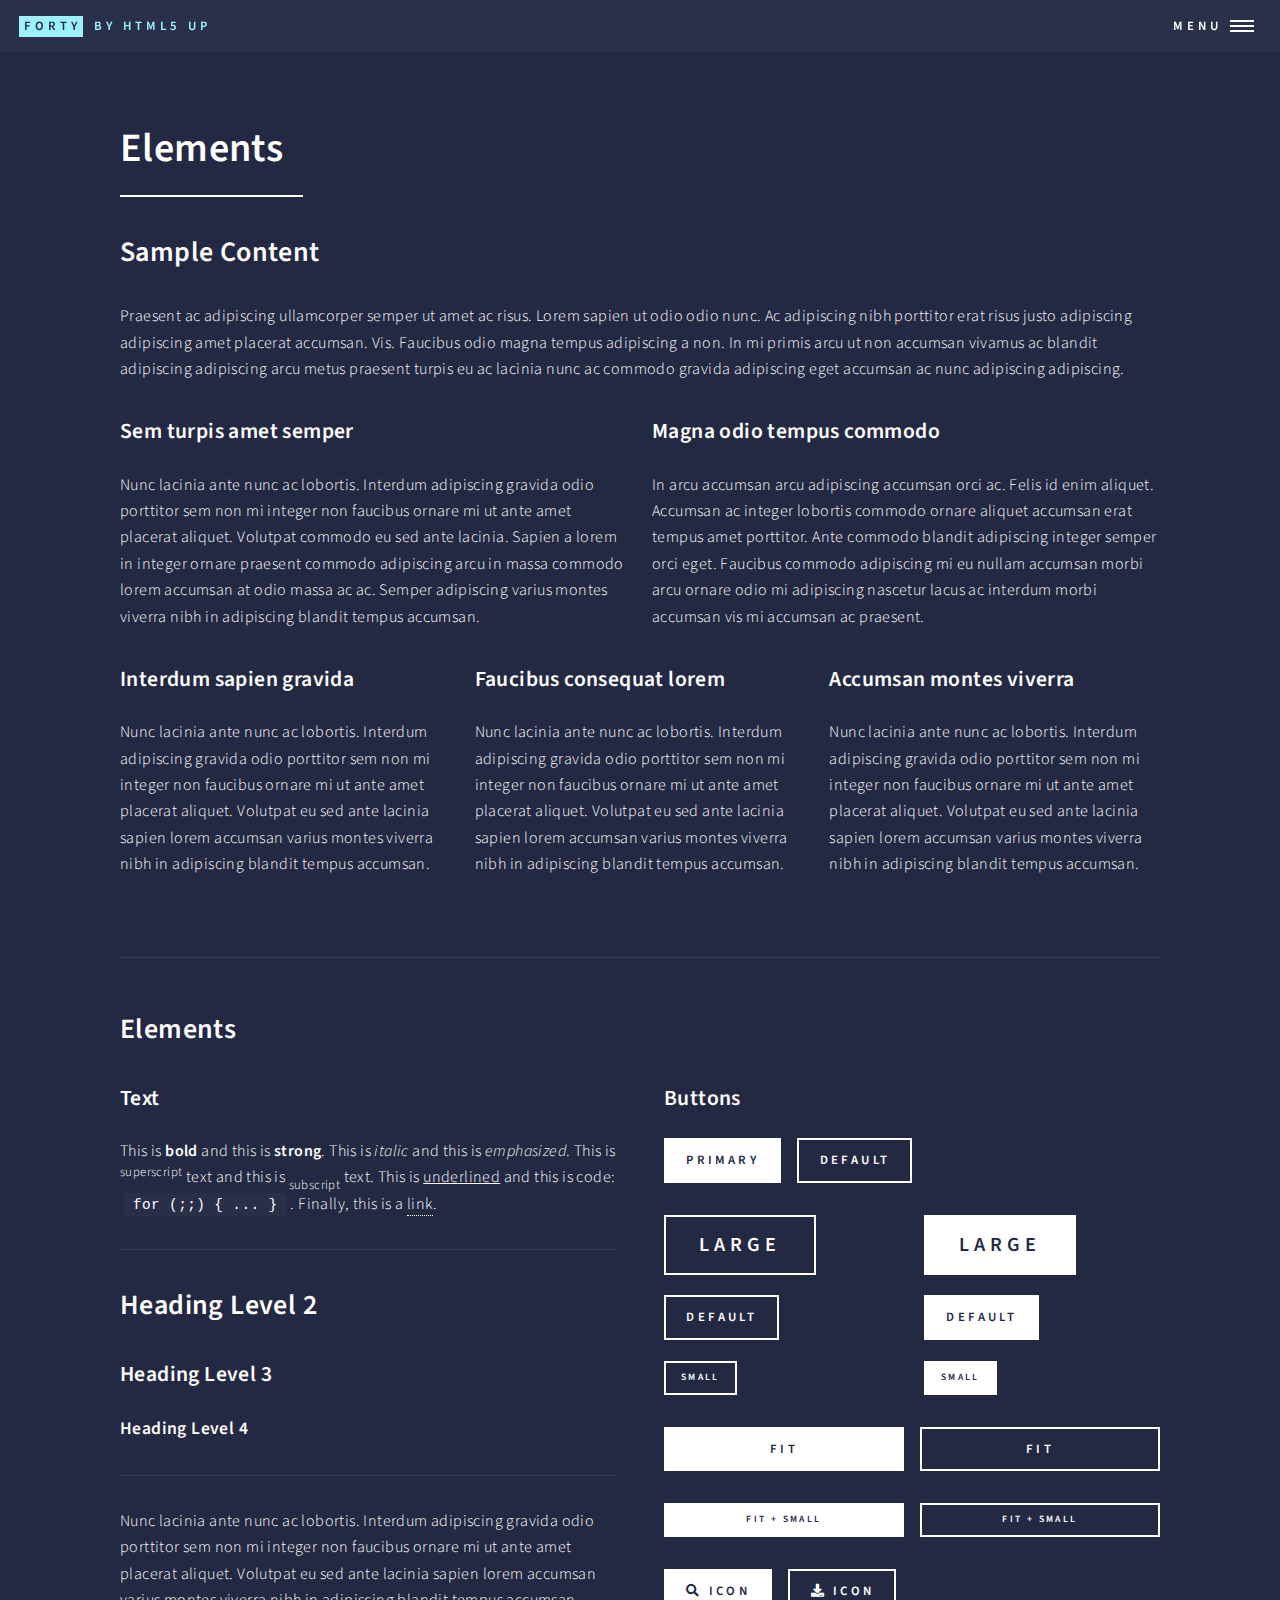
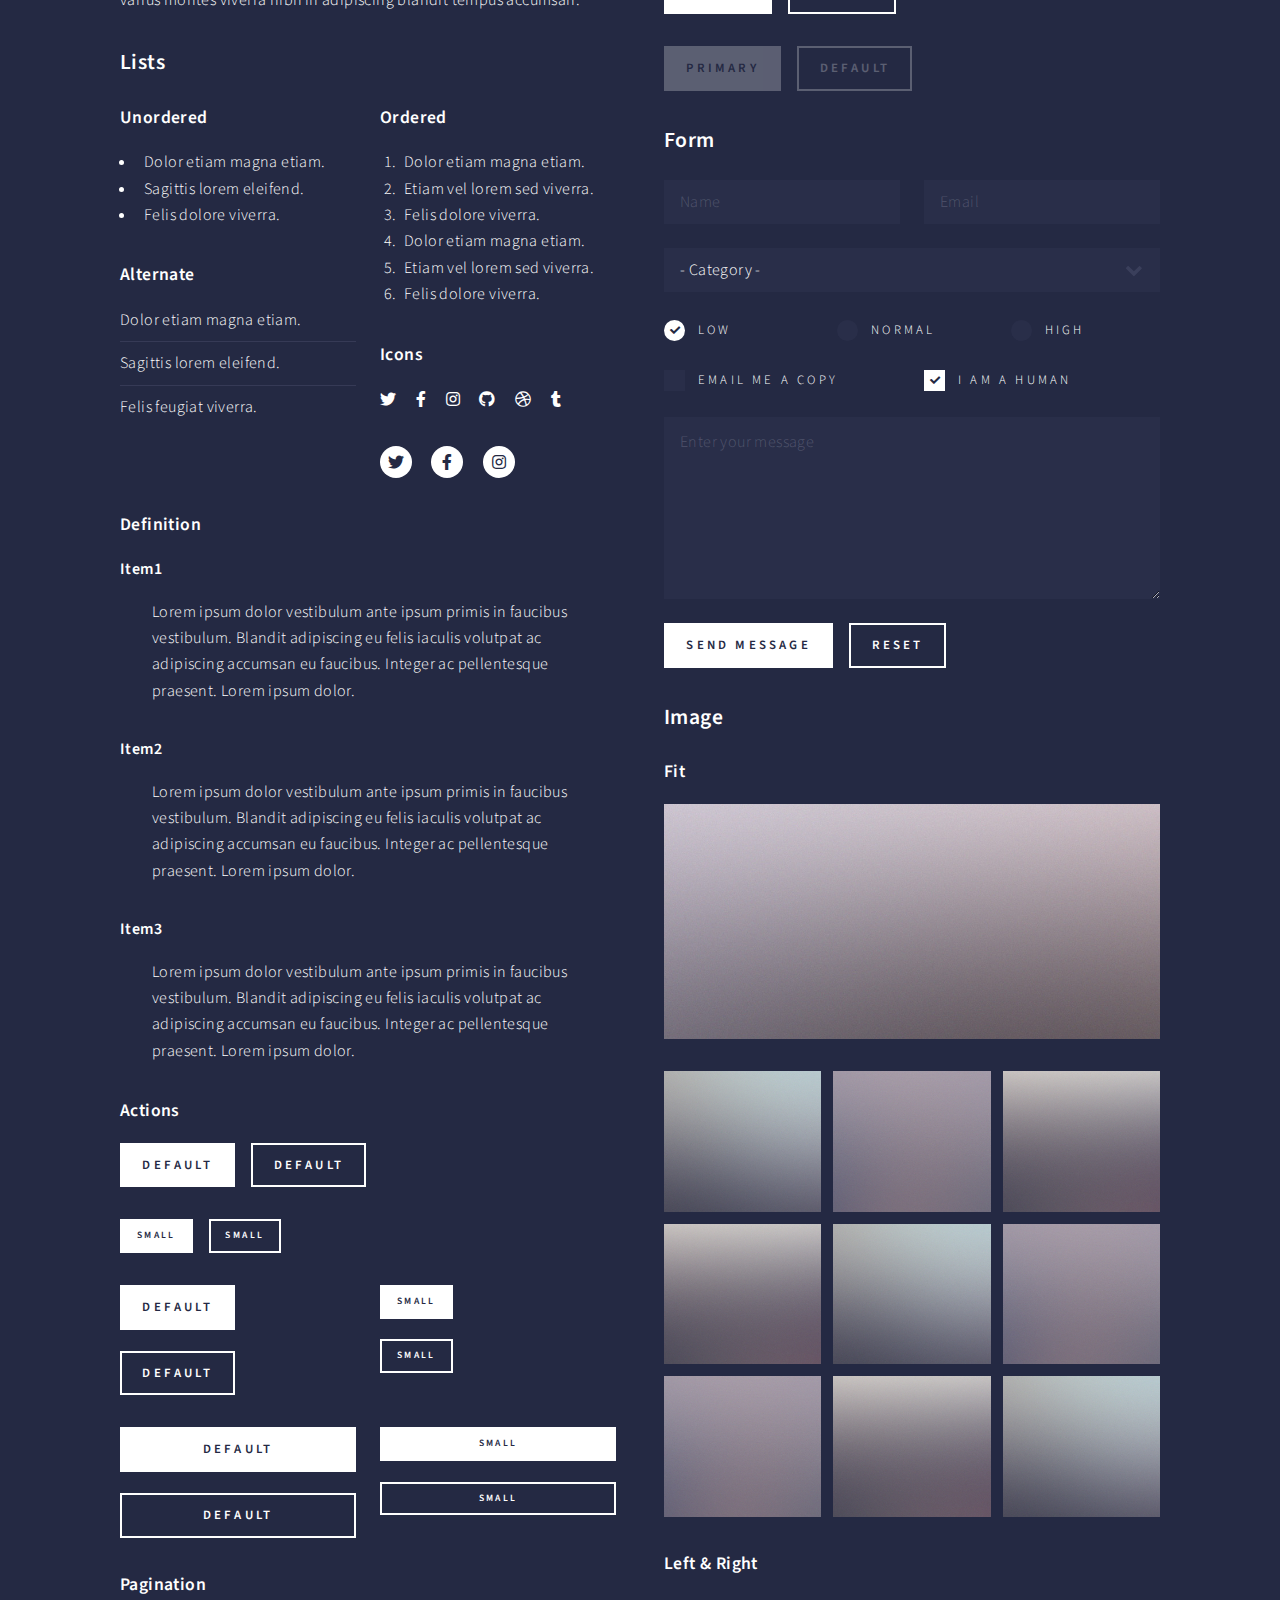
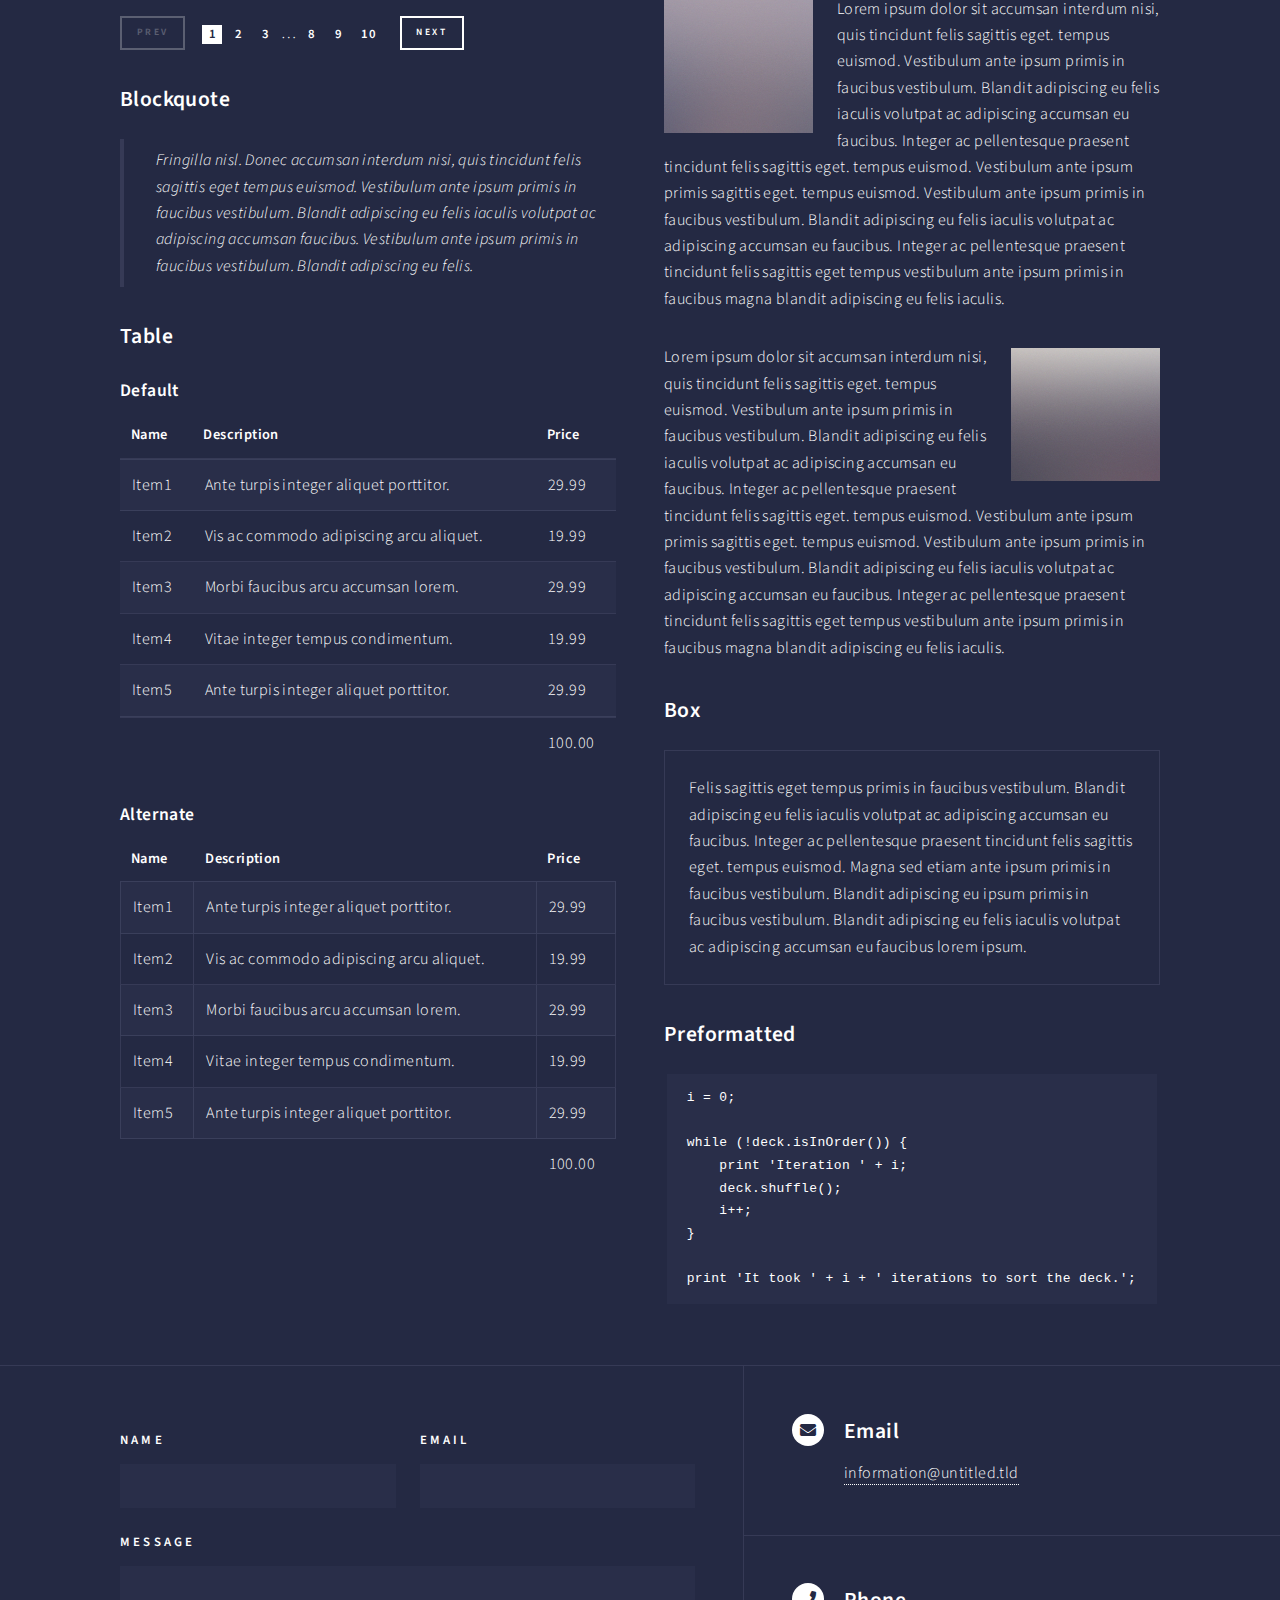
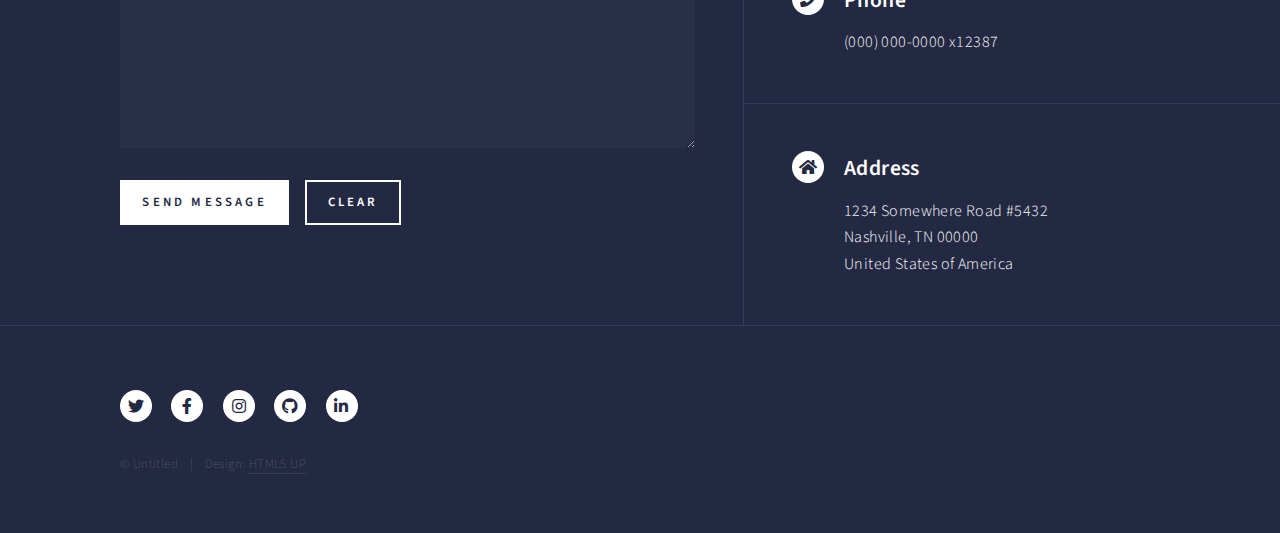
==== commit 1bbddb7a: "Forty: Import source" ====
--- a/elements.html
+++ b/elements.html
@@ -1,544 +1,544 @@
-<!DOCTYPE HTML>
-<!--
-	Forty by HTML5 UP
-	html5up.net | @ajlkn
-	Free for personal and commercial use under the CCA 3.0 license (html5up.net/license)
--->
-<html>
-	<head>
-		<title>Elements - Forty by HTML5 UP</title>
-		<meta charset="utf-8" />
-		<meta name="viewport" content="width=device-width, initial-scale=1, user-scalable=no" />
-		<link rel="stylesheet" href="assets/css/main.css" />
-		<noscript><link rel="stylesheet" href="assets/css/noscript.css" /></noscript>
-	</head>
-	<body class="is-preload">
-
-		<!-- Wrapper -->
-			<div id="wrapper">
-
-				<!-- Header -->
-					<header id="header">
-						<a href="index.html" class="logo"><strong>Forty</strong> <span>by HTML5 UP</span></a>
-						<nav>
-							<a href="#menu">Menu</a>
-						</nav>
-					</header>
-
-				<!-- Menu -->
-					<nav id="menu">
-						<ul class="links">
-							<li><a href="index.html">Home</a></li>
-							<li><a href="landing.html">Landing</a></li>
-							<li><a href="generic.html">Generic</a></li>
-							<li><a href="elements.html">Elements</a></li>
-						</ul>
-						<ul class="actions stacked">
-							<li><a href="#" class="button primary fit">Get Started</a></li>
-							<li><a href="#" class="button fit">Log In</a></li>
-						</ul>
-					</nav>
-
-				<!-- Main -->
-					<div id="main" class="alt">
-
-						<!-- One -->
-							<section id="one">
-								<div class="inner">
-									<header class="major">
-										<h1>Elements</h1>
-									</header>
-
-									<!-- Content -->
-										<h2 id="content">Sample Content</h2>
-										<p>Praesent ac adipiscing ullamcorper semper ut amet ac risus. Lorem sapien ut odio odio nunc. Ac adipiscing nibh porttitor erat risus justo adipiscing adipiscing amet placerat accumsan. Vis. Faucibus odio magna tempus adipiscing a non. In mi primis arcu ut non accumsan vivamus ac blandit adipiscing adipiscing arcu metus praesent turpis eu ac lacinia nunc ac commodo gravida adipiscing eget accumsan ac nunc adipiscing adipiscing.</p>
-										<div class="row">
-											<div class="col-6 col-12-small">
-												<h3>Sem turpis amet semper</h3>
-												<p>Nunc lacinia ante nunc ac lobortis. Interdum adipiscing gravida odio porttitor sem non mi integer non faucibus ornare mi ut ante amet placerat aliquet. Volutpat commodo eu sed ante lacinia. Sapien a lorem in integer ornare praesent commodo adipiscing arcu in massa commodo lorem accumsan at odio massa ac ac. Semper adipiscing varius montes viverra nibh in adipiscing blandit tempus accumsan.</p>
-											</div>
-											<div class="col-6 col-12-small">
-												<h3>Magna odio tempus commodo</h3>
-												<p>In arcu accumsan arcu adipiscing accumsan orci ac. Felis id enim aliquet. Accumsan ac integer lobortis commodo ornare aliquet accumsan erat tempus amet porttitor. Ante commodo blandit adipiscing integer semper orci eget. Faucibus commodo adipiscing mi eu nullam accumsan morbi arcu ornare odio mi adipiscing nascetur lacus ac interdum morbi accumsan vis mi accumsan ac praesent.</p>
-											</div>
-											<!-- Break -->
-											<div class="col-4 col-12-medium">
-												<h3>Interdum sapien gravida</h3>
-												<p>Nunc lacinia ante nunc ac lobortis. Interdum adipiscing gravida odio porttitor sem non mi integer non faucibus ornare mi ut ante amet placerat aliquet. Volutpat eu sed ante lacinia sapien lorem accumsan varius montes viverra nibh in adipiscing blandit tempus accumsan.</p>
-											</div>
-											<div class="col-4 col-12-medium">
-												<h3>Faucibus consequat lorem</h3>
-												<p>Nunc lacinia ante nunc ac lobortis. Interdum adipiscing gravida odio porttitor sem non mi integer non faucibus ornare mi ut ante amet placerat aliquet. Volutpat eu sed ante lacinia sapien lorem accumsan varius montes viverra nibh in adipiscing blandit tempus accumsan.</p>
-											</div>
-											<div class="col-4 col-12-medium">
-												<h3>Accumsan montes viverra</h3>
-												<p>Nunc lacinia ante nunc ac lobortis. Interdum adipiscing gravida odio porttitor sem non mi integer non faucibus ornare mi ut ante amet placerat aliquet. Volutpat eu sed ante lacinia sapien lorem accumsan varius montes viverra nibh in adipiscing blandit tempus accumsan.</p>
-											</div>
-										</div>
-
-									<hr class="major" />
-
-									<!-- Elements -->
-										<h2 id="elements">Elements</h2>
-										<div class="row gtr-200">
-											<div class="col-6 col-12-medium">
-
-												<!-- Text stuff -->
-													<h3>Text</h3>
-													<p>This is <b>bold</b> and this is <strong>strong</strong>. This is <i>italic</i> and this is <em>emphasized</em>.
-													This is <sup>superscript</sup> text and this is <sub>subscript</sub> text.
-													This is <u>underlined</u> and this is code: <code>for (;;) { ... }</code>.
-													Finally, this is a <a href="#">link</a>.</p>
-													<hr />
-													<h2>Heading Level 2</h2>
-													<h3>Heading Level 3</h3>
-													<h4>Heading Level 4</h4>
-													<hr />
-													<p>Nunc lacinia ante nunc ac lobortis. Interdum adipiscing gravida odio porttitor sem non mi integer non faucibus ornare mi ut ante amet placerat aliquet. Volutpat eu sed ante lacinia sapien lorem accumsan varius montes viverra nibh in adipiscing blandit tempus accumsan.</p>
-
-												<!-- Lists -->
-													<h3>Lists</h3>
-													<div class="row">
-														<div class="col-6 col-12-small">
-
-															<h4>Unordered</h4>
-															<ul>
-																<li>Dolor etiam magna etiam.</li>
-																<li>Sagittis lorem eleifend.</li>
-																<li>Felis dolore viverra.</li>
-															</ul>
-
-															<h4>Alternate</h4>
-															<ul class="alt">
-																<li>Dolor etiam magna etiam.</li>
-																<li>Sagittis lorem eleifend.</li>
-																<li>Felis feugiat viverra.</li>
-															</ul>
-
-														</div>
-														<div class="col-6 col-12-small">
-
-															<h4>Ordered</h4>
-															<ol>
-																<li>Dolor etiam magna etiam.</li>
-																<li>Etiam vel lorem sed viverra.</li>
-																<li>Felis dolore viverra.</li>
-																<li>Dolor etiam magna etiam.</li>
-																<li>Etiam vel lorem sed viverra.</li>
-																<li>Felis dolore viverra.</li>
-															</ol>
-
-															<h4>Icons</h4>
-															<ul class="icons">
-																<li><a href="#" class="icon brands fa-twitter"><span class="label">Twitter</span></a></li>
-																<li><a href="#" class="icon brands fa-facebook-f"><span class="label">Facebook</span></a></li>
-																<li><a href="#" class="icon brands fa-instagram"><span class="label">Instagram</span></a></li>
-																<li><a href="#" class="icon brands fa-github"><span class="label">Github</span></a></li>
-																<li><a href="#" class="icon brands fa-dribbble"><span class="label">Dribbble</span></a></li>
-																<li><a href="#" class="icon brands fa-tumblr"><span class="label">Tumblr</span></a></li>
-															</ul>
-															<ul class="icons">
-																<li><a href="#" class="icon brands alt fa-twitter"><span class="label">Twitter</span></a></li>
-																<li><a href="#" class="icon brands alt fa-facebook-f"><span class="label">Facebook</span></a></li>
-																<li><a href="#" class="icon brands alt fa-instagram"><span class="label">Instagram</span></a></li>
-															</ul>
-
-														</div>
-													</div>
-													<h4>Definition</h4>
-													<dl>
-														<dt>Item1</dt>
-														<dd>
-															<p>Lorem ipsum dolor vestibulum ante ipsum primis in faucibus vestibulum. Blandit adipiscing eu felis iaculis volutpat ac adipiscing accumsan eu faucibus. Integer ac pellentesque praesent. Lorem ipsum dolor.</p>
-														</dd>
-														<dt>Item2</dt>
-														<dd>
-															<p>Lorem ipsum dolor vestibulum ante ipsum primis in faucibus vestibulum. Blandit adipiscing eu felis iaculis volutpat ac adipiscing accumsan eu faucibus. Integer ac pellentesque praesent. Lorem ipsum dolor.</p>
-														</dd>
-														<dt>Item3</dt>
-														<dd>
-															<p>Lorem ipsum dolor vestibulum ante ipsum primis in faucibus vestibulum. Blandit adipiscing eu felis iaculis volutpat ac adipiscing accumsan eu faucibus. Integer ac pellentesque praesent. Lorem ipsum dolor.</p>
-														</dd>
-													</dl>
-
-													<h4>Actions</h4>
-													<ul class="actions">
-														<li><a href="#" class="button primary">Default</a></li>
-														<li><a href="#" class="button">Default</a></li>
-													</ul>
-													<ul class="actions small">
-														<li><a href="#" class="button primary small">Small</a></li>
-														<li><a href="#" class="button small">Small</a></li>
-													</ul>
-													<div class="row">
-														<div class="col-6 col-12-small">
-															<ul class="actions stacked">
-																<li><a href="#" class="button primary">Default</a></li>
-																<li><a href="#" class="button">Default</a></li>
-															</ul>
-														</div>
-														<div class="col-6 col-12-small">
-															<ul class="actions stacked">
-																<li><a href="#" class="button primary small">Small</a></li>
-																<li><a href="#" class="button small">Small</a></li>
-															</ul>
-														</div>
-														<div class="col-6 col-12-small">
-															<ul class="actions stacked">
-																<li><a href="#" class="button primary fit">Default</a></li>
-																<li><a href="#" class="button fit">Default</a></li>
-															</ul>
-														</div>
-														<div class="col-6 col-12-small">
-															<ul class="actions stacked">
-																<li><a href="#" class="button primary small fit">Small</a></li>
-																<li><a href="#" class="button small fit">Small</a></li>
-															</ul>
-														</div>
-													</div>
-
-													<h4>Pagination</h4>
-													<ul class="pagination">
-														<li><span class="button small disabled">Prev</span></li>
-														<li><a href="#" class="page active">1</a></li>
-														<li><a href="#" class="page">2</a></li>
-														<li><a href="#" class="page">3</a></li>
-														<li><span>&hellip;</span></li>
-														<li><a href="#" class="page">8</a></li>
-														<li><a href="#" class="page">9</a></li>
-														<li><a href="#" class="page">10</a></li>
-														<li><a href="#" class="button small">Next</a></li>
-													</ul>
-
-												<!-- Blockquote -->
-													<h3>Blockquote</h3>
-													<blockquote>Fringilla nisl. Donec accumsan interdum nisi, quis tincidunt felis sagittis eget tempus euismod. Vestibulum ante ipsum primis in faucibus vestibulum. Blandit adipiscing eu felis iaculis volutpat ac adipiscing accumsan faucibus. Vestibulum ante ipsum primis in faucibus vestibulum. Blandit adipiscing eu felis.</blockquote>
-
-												<!-- Table -->
-													<h3>Table</h3>
-
-													<h4>Default</h4>
-													<div class="table-wrapper">
-														<table>
-															<thead>
-																<tr>
-																	<th>Name</th>
-																	<th>Description</th>
-																	<th>Price</th>
-																</tr>
-															</thead>
-															<tbody>
-																<tr>
-																	<td>Item1</td>
-																	<td>Ante turpis integer aliquet porttitor.</td>
-																	<td>29.99</td>
-																</tr>
-																<tr>
-																	<td>Item2</td>
-																	<td>Vis ac commodo adipiscing arcu aliquet.</td>
-																	<td>19.99</td>
-																</tr>
-																<tr>
-																	<td>Item3</td>
-																	<td> Morbi faucibus arcu accumsan lorem.</td>
-																	<td>29.99</td>
-																</tr>
-																<tr>
-																	<td>Item4</td>
-																	<td>Vitae integer tempus condimentum.</td>
-																	<td>19.99</td>
-																</tr>
-																<tr>
-																	<td>Item5</td>
-																	<td>Ante turpis integer aliquet porttitor.</td>
-																	<td>29.99</td>
-																</tr>
-															</tbody>
-															<tfoot>
-																<tr>
-																	<td colspan="2"></td>
-																	<td>100.00</td>
-																</tr>
-															</tfoot>
-														</table>
-													</div>
-
-													<h4>Alternate</h4>
-													<div class="table-wrapper">
-														<table class="alt">
-															<thead>
-																<tr>
-																	<th>Name</th>
-																	<th>Description</th>
-																	<th>Price</th>
-																</tr>
-															</thead>
-															<tbody>
-																<tr>
-																	<td>Item1</td>
-																	<td>Ante turpis integer aliquet porttitor.</td>
-																	<td>29.99</td>
-																</tr>
-																<tr>
-																	<td>Item2</td>
-																	<td>Vis ac commodo adipiscing arcu aliquet.</td>
-																	<td>19.99</td>
-																</tr>
-																<tr>
-																	<td>Item3</td>
-																	<td> Morbi faucibus arcu accumsan lorem.</td>
-																	<td>29.99</td>
-																</tr>
-																<tr>
-																	<td>Item4</td>
-																	<td>Vitae integer tempus condimentum.</td>
-																	<td>19.99</td>
-																</tr>
-																<tr>
-																	<td>Item5</td>
-																	<td>Ante turpis integer aliquet porttitor.</td>
-																	<td>29.99</td>
-																</tr>
-															</tbody>
-															<tfoot>
-																<tr>
-																	<td colspan="2"></td>
-																	<td>100.00</td>
-																</tr>
-															</tfoot>
-														</table>
-													</div>
-
-											</div>
-											<div class="col-6 col-12-medium">
-
-												<!-- Buttons -->
-													<h3>Buttons</h3>
-													<ul class="actions">
-														<li><a href="#" class="button primary">Primary</a></li>
-														<li><a href="#" class="button">Default</a></li>
-													</ul>
-													<div class="row">
-														<div class="col-6 col-12-xsmall">
-															<ul class="actions stacked">
-																<li><a href="#" class="button large">Large</a></li>
-																<li><a href="#" class="button">Default</a></li>
-																<li><a href="#" class="button small">Small</a></li>
-															</ul>
-														</div>
-														<div class="col-6 col-12-xsmall">
-															<ul class="actions stacked">
-																<li><a href="#" class="button primary large">Large</a></li>
-																<li><a href="#" class="button primary">Default</a></li>
-																<li><a href="#" class="button primary small">Small</a></li>
-															</ul>
-														</div>
-													</div>
-													<ul class="actions fit">
-														<li><a href="#" class="button primary fit">Fit</a></li>
-														<li><a href="#" class="button fit">Fit</a></li>
-													</ul>
-													<ul class="actions fit small">
-														<li><a href="#" class="button primary fit small">Fit + Small</a></li>
-														<li><a href="#" class="button fit small">Fit + Small</a></li>
-													</ul>
-													<ul class="actions">
-														<li><a href="#" class="button primary icon solid fa-search">Icon</a></li>
-														<li><a href="#" class="button icon solid fa-download">Icon</a></li>
-													</ul>
-													<ul class="actions">
-														<li><span class="button primary disabled">Primary</span></li>
-														<li><span class="button disabled">Default</span></li>
-													</ul>
-
-												<!-- Form -->
-													<h3>Form</h3>
-
-													<form method="post" action="#">
-														<div class="row gtr-uniform">
-															<div class="col-6 col-12-xsmall">
-																<input type="text" name="demo-name" id="demo-name" value="" placeholder="Name" />
-															</div>
-															<div class="col-6 col-12-xsmall">
-																<input type="email" name="demo-email" id="demo-email" value="" placeholder="Email" />
-															</div>
-															<!-- Break -->
-															<div class="col-12">
-																<select name="demo-category" id="demo-category">
-																	<option value="">- Category -</option>
-																	<option value="1">Manufacturing</option>
-																	<option value="1">Shipping</option>
-																	<option value="1">Administration</option>
-																	<option value="1">Human Resources</option>
-																</select>
-															</div>
-															<!-- Break -->
-															<div class="col-4 col-12-small">
-																<input type="radio" id="demo-priority-low" name="demo-priority" checked>
-																<label for="demo-priority-low">Low</label>
-															</div>
-															<div class="col-4 col-12-small">
-																<input type="radio" id="demo-priority-normal" name="demo-priority">
-																<label for="demo-priority-normal">Normal</label>
-															</div>
-															<div class="col-4 col-12-small">
-																<input type="radio" id="demo-priority-high" name="demo-priority">
-																<label for="demo-priority-high">High</label>
-															</div>
-															<!-- Break -->
-															<div class="col-6 col-12-small">
-																<input type="checkbox" id="demo-copy" name="demo-copy">
-																<label for="demo-copy">Email me a copy</label>
-															</div>
-															<div class="col-6 col-12-small">
-																<input type="checkbox" id="demo-human" name="demo-human" checked>
-																<label for="demo-human">I am a human</label>
-															</div>
-															<!-- Break -->
-															<div class="col-12">
-																<textarea name="demo-message" id="demo-message" placeholder="Enter your message" rows="6"></textarea>
-															</div>
-															<!-- Break -->
-															<div class="col-12">
-																<ul class="actions">
-																	<li><input type="submit" value="Send Message" class="primary" /></li>
-																	<li><input type="reset" value="Reset" /></li>
-																</ul>
-															</div>
-														</div>
-													</form>
-
-												<!-- Image -->
-													<h3>Image</h3>
-
-													<h4>Fit</h4>
-													<span class="image fit"><img src="images/pic03.jpg" alt="" /></span>
-													<div class="box alt">
-														<div class="row gtr-50 gtr-uniform">
-															<div class="col-4"><span class="image fit"><img src="images/pic08.jpg" alt="" /></span></div>
-															<div class="col-4"><span class="image fit"><img src="images/pic09.jpg" alt="" /></span></div>
-															<div class="col-4"><span class="image fit"><img src="images/pic10.jpg" alt="" /></span></div>
-															<!-- Break -->
-															<div class="col-4"><span class="image fit"><img src="images/pic10.jpg" alt="" /></span></div>
-															<div class="col-4"><span class="image fit"><img src="images/pic08.jpg" alt="" /></span></div>
-															<div class="col-4"><span class="image fit"><img src="images/pic09.jpg" alt="" /></span></div>
-															<!-- Break -->
-															<div class="col-4"><span class="image fit"><img src="images/pic09.jpg" alt="" /></span></div>
-															<div class="col-4"><span class="image fit"><img src="images/pic10.jpg" alt="" /></span></div>
-															<div class="col-4"><span class="image fit"><img src="images/pic08.jpg" alt="" /></span></div>
-														</div>
-													</div>
-
-													<h4>Left &amp; Right</h4>
-													<p><span class="image left"><img src="images/pic09.jpg" alt="" /></span>Lorem ipsum dolor sit accumsan interdum nisi, quis tincidunt felis sagittis eget. tempus euismod. Vestibulum ante ipsum primis in faucibus vestibulum. Blandit adipiscing eu felis iaculis volutpat ac adipiscing accumsan eu faucibus. Integer ac pellentesque praesent tincidunt felis sagittis eget. tempus euismod. Vestibulum ante ipsum primis sagittis eget. tempus euismod. Vestibulum ante ipsum primis in faucibus vestibulum. Blandit adipiscing eu felis iaculis volutpat ac adipiscing accumsan eu faucibus. Integer ac pellentesque praesent tincidunt felis sagittis eget tempus vestibulum ante ipsum primis in faucibus magna blandit adipiscing eu felis iaculis.</p>
-													<p><span class="image right"><img src="images/pic10.jpg" alt="" /></span>Lorem ipsum dolor sit accumsan interdum nisi, quis tincidunt felis sagittis eget. tempus euismod. Vestibulum ante ipsum primis in faucibus vestibulum. Blandit adipiscing eu felis iaculis volutpat ac adipiscing accumsan eu faucibus. Integer ac pellentesque praesent tincidunt felis sagittis eget. tempus euismod. Vestibulum ante ipsum primis sagittis eget. tempus euismod. Vestibulum ante ipsum primis in faucibus vestibulum. Blandit adipiscing eu felis iaculis volutpat ac adipiscing accumsan eu faucibus. Integer ac pellentesque praesent tincidunt felis sagittis eget tempus vestibulum ante ipsum primis in faucibus magna blandit adipiscing eu felis iaculis.</p>
-
-												<!-- Box -->
-													<h3>Box</h3>
-													<div class="box">
-														<p>Felis sagittis eget tempus primis in faucibus vestibulum. Blandit adipiscing eu felis iaculis volutpat ac adipiscing accumsan eu faucibus. Integer ac pellentesque praesent tincidunt felis sagittis eget. tempus euismod. Magna sed etiam ante ipsum primis in faucibus vestibulum. Blandit adipiscing eu ipsum primis in faucibus vestibulum. Blandit adipiscing eu felis iaculis volutpat ac adipiscing accumsan eu faucibus lorem ipsum.</p>
-													</div>
-
-												<!-- Preformatted Code -->
-													<h3>Preformatted</h3>
-													<pre><code>i = 0;
-
-while (!deck.isInOrder()) {
-    print 'Iteration ' + i;
-    deck.shuffle();
-    i++;
-}
-
-print 'It took ' + i + ' iterations to sort the deck.';
-</code></pre>
-
-											</div>
-										</div>
-
-								</div>
-							</section>
-
-					</div>
-
-				<!-- Contact -->
-					<section id="contact">
-						<div class="inner">
-							<section>
-								<form method="post" action="#">
-									<div class="fields">
-										<div class="field half">
-											<label for="name">Name</label>
-											<input type="text" name="name" id="name" />
-										</div>
-										<div class="field half">
-											<label for="email">Email</label>
-											<input type="text" name="email" id="email" />
-										</div>
-										<div class="field">
-											<label for="message">Message</label>
-											<textarea name="message" id="message" rows="6"></textarea>
-										</div>
-									</div>
-									<ul class="actions">
-										<li><input type="submit" value="Send Message" class="primary" /></li>
-										<li><input type="reset" value="Clear" /></li>
-									</ul>
-								</form>
-							</section>
-							<section class="split">
-								<section>
-									<div class="contact-method">
-										<span class="icon solid alt fa-envelope"></span>
-										<h3>Email</h3>
-										<a href="#">information@untitled.tld</a>
-									</div>
-								</section>
-								<section>
-									<div class="contact-method">
-										<span class="icon solid alt fa-phone"></span>
-										<h3>Phone</h3>
-										<span>(000) 000-0000 x12387</span>
-									</div>
-								</section>
-								<section>
-									<div class="contact-method">
-										<span class="icon solid alt fa-home"></span>
-										<h3>Address</h3>
-										<span>1234 Somewhere Road #5432<br />
-										Nashville, TN 00000<br />
-										United States of America</span>
-									</div>
-								</section>
-							</section>
-						</div>
-					</section>
-
-				<!-- Footer -->
-					<footer id="footer">
-						<div class="inner">
-							<ul class="icons">
-								<li><a href="#" class="icon brands alt fa-twitter"><span class="label">Twitter</span></a></li>
-								<li><a href="#" class="icon brands alt fa-facebook-f"><span class="label">Facebook</span></a></li>
-								<li><a href="#" class="icon brands alt fa-instagram"><span class="label">Instagram</span></a></li>
-								<li><a href="#" class="icon brands alt fa-github"><span class="label">GitHub</span></a></li>
-								<li><a href="#" class="icon brands alt fa-linkedin-in"><span class="label">LinkedIn</span></a></li>
-							</ul>
-							<ul class="copyright">
-								<li>&copy; Untitled</li><li>Design: <a href="https://html5up.net">HTML5 UP</a></li>
-							</ul>
-						</div>
-					</footer>
-
-			</div>
-
-		<!-- Scripts -->
-			<script src="assets/js/jquery.min.js"></script>
-			<script src="assets/js/jquery.scrolly.min.js"></script>
-			<script src="assets/js/jquery.scrollex.min.js"></script>
-			<script src="assets/js/browser.min.js"></script>
-			<script src="assets/js/breakpoints.min.js"></script>
-			<script src="assets/js/util.js"></script>
-			<script src="assets/js/main.js"></script>
-
-	</body>
+<!DOCTYPE HTML>
+<!--
+	Forty by HTML5 UP
+	html5up.net | @ajlkn
+	Free for personal and commercial use under the CCA 3.0 license (html5up.net/license)
+-->
+<html>
+	<head>
+		<title>Elements - Forty by HTML5 UP</title>
+		<meta charset="utf-8" />
+		<meta name="viewport" content="width=device-width, initial-scale=1, user-scalable=no" />
+		<link rel="stylesheet" href="assets/css/main.css" />
+		<noscript><link rel="stylesheet" href="assets/css/noscript.css" /></noscript>
+	</head>
+	<body class="is-preload">
+
+		<!-- Wrapper -->
+			<div id="wrapper">
+
+				<!-- Header -->
+					<header id="header">
+						<a href="index.html" class="logo"><strong>Forty</strong> <span>by HTML5 UP</span></a>
+						<nav>
+							<a href="#menu">Menu</a>
+						</nav>
+					</header>
+
+				<!-- Menu -->
+					<nav id="menu">
+						<ul class="links">
+							<li><a href="index.html">Home</a></li>
+							<li><a href="landing.html">Landing</a></li>
+							<li><a href="generic.html">Generic</a></li>
+							<li><a href="elements.html">Elements</a></li>
+						</ul>
+						<ul class="actions stacked">
+							<li><a href="#" class="button primary fit">Get Started</a></li>
+							<li><a href="#" class="button fit">Log In</a></li>
+						</ul>
+					</nav>
+
+				<!-- Main -->
+					<div id="main" class="alt">
+
+						<!-- One -->
+							<section id="one">
+								<div class="inner">
+									<header class="major">
+										<h1>Elements</h1>
+									</header>
+
+									<!-- Content -->
+										<h2 id="content">Sample Content</h2>
+										<p>Praesent ac adipiscing ullamcorper semper ut amet ac risus. Lorem sapien ut odio odio nunc. Ac adipiscing nibh porttitor erat risus justo adipiscing adipiscing amet placerat accumsan. Vis. Faucibus odio magna tempus adipiscing a non. In mi primis arcu ut non accumsan vivamus ac blandit adipiscing adipiscing arcu metus praesent turpis eu ac lacinia nunc ac commodo gravida adipiscing eget accumsan ac nunc adipiscing adipiscing.</p>
+										<div class="row">
+											<div class="col-6 col-12-small">
+												<h3>Sem turpis amet semper</h3>
+												<p>Nunc lacinia ante nunc ac lobortis. Interdum adipiscing gravida odio porttitor sem non mi integer non faucibus ornare mi ut ante amet placerat aliquet. Volutpat commodo eu sed ante lacinia. Sapien a lorem in integer ornare praesent commodo adipiscing arcu in massa commodo lorem accumsan at odio massa ac ac. Semper adipiscing varius montes viverra nibh in adipiscing blandit tempus accumsan.</p>
+											</div>
+											<div class="col-6 col-12-small">
+												<h3>Magna odio tempus commodo</h3>
+												<p>In arcu accumsan arcu adipiscing accumsan orci ac. Felis id enim aliquet. Accumsan ac integer lobortis commodo ornare aliquet accumsan erat tempus amet porttitor. Ante commodo blandit adipiscing integer semper orci eget. Faucibus commodo adipiscing mi eu nullam accumsan morbi arcu ornare odio mi adipiscing nascetur lacus ac interdum morbi accumsan vis mi accumsan ac praesent.</p>
+											</div>
+											<!-- Break -->
+											<div class="col-4 col-12-medium">
+												<h3>Interdum sapien gravida</h3>
+												<p>Nunc lacinia ante nunc ac lobortis. Interdum adipiscing gravida odio porttitor sem non mi integer non faucibus ornare mi ut ante amet placerat aliquet. Volutpat eu sed ante lacinia sapien lorem accumsan varius montes viverra nibh in adipiscing blandit tempus accumsan.</p>
+											</div>
+											<div class="col-4 col-12-medium">
+												<h3>Faucibus consequat lorem</h3>
+												<p>Nunc lacinia ante nunc ac lobortis. Interdum adipiscing gravida odio porttitor sem non mi integer non faucibus ornare mi ut ante amet placerat aliquet. Volutpat eu sed ante lacinia sapien lorem accumsan varius montes viverra nibh in adipiscing blandit tempus accumsan.</p>
+											</div>
+											<div class="col-4 col-12-medium">
+												<h3>Accumsan montes viverra</h3>
+												<p>Nunc lacinia ante nunc ac lobortis. Interdum adipiscing gravida odio porttitor sem non mi integer non faucibus ornare mi ut ante amet placerat aliquet. Volutpat eu sed ante lacinia sapien lorem accumsan varius montes viverra nibh in adipiscing blandit tempus accumsan.</p>
+											</div>
+										</div>
+
+									<hr class="major" />
+
+									<!-- Elements -->
+										<h2 id="elements">Elements</h2>
+										<div class="row gtr-200">
+											<div class="col-6 col-12-medium">
+
+												<!-- Text stuff -->
+													<h3>Text</h3>
+													<p>This is <b>bold</b> and this is <strong>strong</strong>. This is <i>italic</i> and this is <em>emphasized</em>.
+													This is <sup>superscript</sup> text and this is <sub>subscript</sub> text.
+													This is <u>underlined</u> and this is code: <code>for (;;) { ... }</code>.
+													Finally, this is a <a href="#">link</a>.</p>
+													<hr />
+													<h2>Heading Level 2</h2>
+													<h3>Heading Level 3</h3>
+													<h4>Heading Level 4</h4>
+													<hr />
+													<p>Nunc lacinia ante nunc ac lobortis. Interdum adipiscing gravida odio porttitor sem non mi integer non faucibus ornare mi ut ante amet placerat aliquet. Volutpat eu sed ante lacinia sapien lorem accumsan varius montes viverra nibh in adipiscing blandit tempus accumsan.</p>
+
+												<!-- Lists -->
+													<h3>Lists</h3>
+													<div class="row">
+														<div class="col-6 col-12-small">
+
+															<h4>Unordered</h4>
+															<ul>
+																<li>Dolor etiam magna etiam.</li>
+																<li>Sagittis lorem eleifend.</li>
+																<li>Felis dolore viverra.</li>
+															</ul>
+
+															<h4>Alternate</h4>
+															<ul class="alt">
+																<li>Dolor etiam magna etiam.</li>
+																<li>Sagittis lorem eleifend.</li>
+																<li>Felis feugiat viverra.</li>
+															</ul>
+
+														</div>
+														<div class="col-6 col-12-small">
+
+															<h4>Ordered</h4>
+															<ol>
+																<li>Dolor etiam magna etiam.</li>
+																<li>Etiam vel lorem sed viverra.</li>
+																<li>Felis dolore viverra.</li>
+																<li>Dolor etiam magna etiam.</li>
+																<li>Etiam vel lorem sed viverra.</li>
+																<li>Felis dolore viverra.</li>
+															</ol>
+
+															<h4>Icons</h4>
+															<ul class="icons">
+																<li><a href="#" class="icon brands fa-twitter"><span class="label">Twitter</span></a></li>
+																<li><a href="#" class="icon brands fa-facebook-f"><span class="label">Facebook</span></a></li>
+																<li><a href="#" class="icon brands fa-instagram"><span class="label">Instagram</span></a></li>
+																<li><a href="#" class="icon brands fa-github"><span class="label">Github</span></a></li>
+																<li><a href="#" class="icon brands fa-dribbble"><span class="label">Dribbble</span></a></li>
+																<li><a href="#" class="icon brands fa-tumblr"><span class="label">Tumblr</span></a></li>
+															</ul>
+															<ul class="icons">
+																<li><a href="#" class="icon brands alt fa-twitter"><span class="label">Twitter</span></a></li>
+																<li><a href="#" class="icon brands alt fa-facebook-f"><span class="label">Facebook</span></a></li>
+																<li><a href="#" class="icon brands alt fa-instagram"><span class="label">Instagram</span></a></li>
+															</ul>
+
+														</div>
+													</div>
+													<h4>Definition</h4>
+													<dl>
+														<dt>Item1</dt>
+														<dd>
+															<p>Lorem ipsum dolor vestibulum ante ipsum primis in faucibus vestibulum. Blandit adipiscing eu felis iaculis volutpat ac adipiscing accumsan eu faucibus. Integer ac pellentesque praesent. Lorem ipsum dolor.</p>
+														</dd>
+														<dt>Item2</dt>
+														<dd>
+															<p>Lorem ipsum dolor vestibulum ante ipsum primis in faucibus vestibulum. Blandit adipiscing eu felis iaculis volutpat ac adipiscing accumsan eu faucibus. Integer ac pellentesque praesent. Lorem ipsum dolor.</p>
+														</dd>
+														<dt>Item3</dt>
+														<dd>
+															<p>Lorem ipsum dolor vestibulum ante ipsum primis in faucibus vestibulum. Blandit adipiscing eu felis iaculis volutpat ac adipiscing accumsan eu faucibus. Integer ac pellentesque praesent. Lorem ipsum dolor.</p>
+														</dd>
+													</dl>
+
+													<h4>Actions</h4>
+													<ul class="actions">
+														<li><a href="#" class="button primary">Default</a></li>
+														<li><a href="#" class="button">Default</a></li>
+													</ul>
+													<ul class="actions small">
+														<li><a href="#" class="button primary small">Small</a></li>
+														<li><a href="#" class="button small">Small</a></li>
+													</ul>
+													<div class="row">
+														<div class="col-6 col-12-small">
+															<ul class="actions stacked">
+																<li><a href="#" class="button primary">Default</a></li>
+																<li><a href="#" class="button">Default</a></li>
+															</ul>
+														</div>
+														<div class="col-6 col-12-small">
+															<ul class="actions stacked">
+																<li><a href="#" class="button primary small">Small</a></li>
+																<li><a href="#" class="button small">Small</a></li>
+															</ul>
+														</div>
+														<div class="col-6 col-12-small">
+															<ul class="actions stacked">
+																<li><a href="#" class="button primary fit">Default</a></li>
+																<li><a href="#" class="button fit">Default</a></li>
+															</ul>
+														</div>
+														<div class="col-6 col-12-small">
+															<ul class="actions stacked">
+																<li><a href="#" class="button primary small fit">Small</a></li>
+																<li><a href="#" class="button small fit">Small</a></li>
+															</ul>
+														</div>
+													</div>
+
+													<h4>Pagination</h4>
+													<ul class="pagination">
+														<li><span class="button small disabled">Prev</span></li>
+														<li><a href="#" class="page active">1</a></li>
+														<li><a href="#" class="page">2</a></li>
+														<li><a href="#" class="page">3</a></li>
+														<li><span>&hellip;</span></li>
+														<li><a href="#" class="page">8</a></li>
+														<li><a href="#" class="page">9</a></li>
+														<li><a href="#" class="page">10</a></li>
+														<li><a href="#" class="button small">Next</a></li>
+													</ul>
+
+												<!-- Blockquote -->
+													<h3>Blockquote</h3>
+													<blockquote>Fringilla nisl. Donec accumsan interdum nisi, quis tincidunt felis sagittis eget tempus euismod. Vestibulum ante ipsum primis in faucibus vestibulum. Blandit adipiscing eu felis iaculis volutpat ac adipiscing accumsan faucibus. Vestibulum ante ipsum primis in faucibus vestibulum. Blandit adipiscing eu felis.</blockquote>
+
+												<!-- Table -->
+													<h3>Table</h3>
+
+													<h4>Default</h4>
+													<div class="table-wrapper">
+														<table>
+															<thead>
+																<tr>
+																	<th>Name</th>
+																	<th>Description</th>
+																	<th>Price</th>
+																</tr>
+															</thead>
+															<tbody>
+																<tr>
+																	<td>Item1</td>
+																	<td>Ante turpis integer aliquet porttitor.</td>
+																	<td>29.99</td>
+																</tr>
+																<tr>
+																	<td>Item2</td>
+																	<td>Vis ac commodo adipiscing arcu aliquet.</td>
+																	<td>19.99</td>
+																</tr>
+																<tr>
+																	<td>Item3</td>
+																	<td> Morbi faucibus arcu accumsan lorem.</td>
+																	<td>29.99</td>
+																</tr>
+																<tr>
+																	<td>Item4</td>
+																	<td>Vitae integer tempus condimentum.</td>
+																	<td>19.99</td>
+																</tr>
+																<tr>
+																	<td>Item5</td>
+																	<td>Ante turpis integer aliquet porttitor.</td>
+																	<td>29.99</td>
+																</tr>
+															</tbody>
+															<tfoot>
+																<tr>
+																	<td colspan="2"></td>
+																	<td>100.00</td>
+																</tr>
+															</tfoot>
+														</table>
+													</div>
+
+													<h4>Alternate</h4>
+													<div class="table-wrapper">
+														<table class="alt">
+															<thead>
+																<tr>
+																	<th>Name</th>
+																	<th>Description</th>
+																	<th>Price</th>
+																</tr>
+															</thead>
+															<tbody>
+																<tr>
+																	<td>Item1</td>
+																	<td>Ante turpis integer aliquet porttitor.</td>
+																	<td>29.99</td>
+																</tr>
+																<tr>
+																	<td>Item2</td>
+																	<td>Vis ac commodo adipiscing arcu aliquet.</td>
+																	<td>19.99</td>
+																</tr>
+																<tr>
+																	<td>Item3</td>
+																	<td> Morbi faucibus arcu accumsan lorem.</td>
+																	<td>29.99</td>
+																</tr>
+																<tr>
+																	<td>Item4</td>
+																	<td>Vitae integer tempus condimentum.</td>
+																	<td>19.99</td>
+																</tr>
+																<tr>
+																	<td>Item5</td>
+																	<td>Ante turpis integer aliquet porttitor.</td>
+																	<td>29.99</td>
+																</tr>
+															</tbody>
+															<tfoot>
+																<tr>
+																	<td colspan="2"></td>
+																	<td>100.00</td>
+																</tr>
+															</tfoot>
+														</table>
+													</div>
+
+											</div>
+											<div class="col-6 col-12-medium">
+
+												<!-- Buttons -->
+													<h3>Buttons</h3>
+													<ul class="actions">
+														<li><a href="#" class="button primary">Primary</a></li>
+														<li><a href="#" class="button">Default</a></li>
+													</ul>
+													<div class="row">
+														<div class="col-6 col-12-xsmall">
+															<ul class="actions stacked">
+																<li><a href="#" class="button large">Large</a></li>
+																<li><a href="#" class="button">Default</a></li>
+																<li><a href="#" class="button small">Small</a></li>
+															</ul>
+														</div>
+														<div class="col-6 col-12-xsmall">
+															<ul class="actions stacked">
+																<li><a href="#" class="button primary large">Large</a></li>
+																<li><a href="#" class="button primary">Default</a></li>
+																<li><a href="#" class="button primary small">Small</a></li>
+															</ul>
+														</div>
+													</div>
+													<ul class="actions fit">
+														<li><a href="#" class="button primary fit">Fit</a></li>
+														<li><a href="#" class="button fit">Fit</a></li>
+													</ul>
+													<ul class="actions fit small">
+														<li><a href="#" class="button primary fit small">Fit + Small</a></li>
+														<li><a href="#" class="button fit small">Fit + Small</a></li>
+													</ul>
+													<ul class="actions">
+														<li><a href="#" class="button primary icon solid fa-search">Icon</a></li>
+														<li><a href="#" class="button icon solid fa-download">Icon</a></li>
+													</ul>
+													<ul class="actions">
+														<li><span class="button primary disabled">Primary</span></li>
+														<li><span class="button disabled">Default</span></li>
+													</ul>
+
+												<!-- Form -->
+													<h3>Form</h3>
+
+													<form method="post" action="#">
+														<div class="row gtr-uniform">
+															<div class="col-6 col-12-xsmall">
+																<input type="text" name="demo-name" id="demo-name" value="" placeholder="Name" />
+															</div>
+															<div class="col-6 col-12-xsmall">
+																<input type="email" name="demo-email" id="demo-email" value="" placeholder="Email" />
+															</div>
+															<!-- Break -->
+															<div class="col-12">
+																<select name="demo-category" id="demo-category">
+																	<option value="">- Category -</option>
+																	<option value="1">Manufacturing</option>
+																	<option value="1">Shipping</option>
+																	<option value="1">Administration</option>
+																	<option value="1">Human Resources</option>
+																</select>
+															</div>
+															<!-- Break -->
+															<div class="col-4 col-12-small">
+																<input type="radio" id="demo-priority-low" name="demo-priority" checked>
+																<label for="demo-priority-low">Low</label>
+															</div>
+															<div class="col-4 col-12-small">
+																<input type="radio" id="demo-priority-normal" name="demo-priority">
+																<label for="demo-priority-normal">Normal</label>
+															</div>
+															<div class="col-4 col-12-small">
+																<input type="radio" id="demo-priority-high" name="demo-priority">
+																<label for="demo-priority-high">High</label>
+															</div>
+															<!-- Break -->
+															<div class="col-6 col-12-small">
+																<input type="checkbox" id="demo-copy" name="demo-copy">
+																<label for="demo-copy">Email me a copy</label>
+															</div>
+															<div class="col-6 col-12-small">
+																<input type="checkbox" id="demo-human" name="demo-human" checked>
+																<label for="demo-human">I am a human</label>
+															</div>
+															<!-- Break -->
+															<div class="col-12">
+																<textarea name="demo-message" id="demo-message" placeholder="Enter your message" rows="6"></textarea>
+															</div>
+															<!-- Break -->
+															<div class="col-12">
+																<ul class="actions">
+																	<li><input type="submit" value="Send Message" class="primary" /></li>
+																	<li><input type="reset" value="Reset" /></li>
+																</ul>
+															</div>
+														</div>
+													</form>
+
+												<!-- Image -->
+													<h3>Image</h3>
+
+													<h4>Fit</h4>
+													<span class="image fit"><img src="images/pic03.jpg" alt="" /></span>
+													<div class="box alt">
+														<div class="row gtr-50 gtr-uniform">
+															<div class="col-4"><span class="image fit"><img src="images/pic08.jpg" alt="" /></span></div>
+															<div class="col-4"><span class="image fit"><img src="images/pic09.jpg" alt="" /></span></div>
+															<div class="col-4"><span class="image fit"><img src="images/pic10.jpg" alt="" /></span></div>
+															<!-- Break -->
+															<div class="col-4"><span class="image fit"><img src="images/pic10.jpg" alt="" /></span></div>
+															<div class="col-4"><span class="image fit"><img src="images/pic08.jpg" alt="" /></span></div>
+															<div class="col-4"><span class="image fit"><img src="images/pic09.jpg" alt="" /></span></div>
+															<!-- Break -->
+															<div class="col-4"><span class="image fit"><img src="images/pic09.jpg" alt="" /></span></div>
+															<div class="col-4"><span class="image fit"><img src="images/pic10.jpg" alt="" /></span></div>
+															<div class="col-4"><span class="image fit"><img src="images/pic08.jpg" alt="" /></span></div>
+														</div>
+													</div>
+
+													<h4>Left &amp; Right</h4>
+													<p><span class="image left"><img src="images/pic09.jpg" alt="" /></span>Lorem ipsum dolor sit accumsan interdum nisi, quis tincidunt felis sagittis eget. tempus euismod. Vestibulum ante ipsum primis in faucibus vestibulum. Blandit adipiscing eu felis iaculis volutpat ac adipiscing accumsan eu faucibus. Integer ac pellentesque praesent tincidunt felis sagittis eget. tempus euismod. Vestibulum ante ipsum primis sagittis eget. tempus euismod. Vestibulum ante ipsum primis in faucibus vestibulum. Blandit adipiscing eu felis iaculis volutpat ac adipiscing accumsan eu faucibus. Integer ac pellentesque praesent tincidunt felis sagittis eget tempus vestibulum ante ipsum primis in faucibus magna blandit adipiscing eu felis iaculis.</p>
+													<p><span class="image right"><img src="images/pic10.jpg" alt="" /></span>Lorem ipsum dolor sit accumsan interdum nisi, quis tincidunt felis sagittis eget. tempus euismod. Vestibulum ante ipsum primis in faucibus vestibulum. Blandit adipiscing eu felis iaculis volutpat ac adipiscing accumsan eu faucibus. Integer ac pellentesque praesent tincidunt felis sagittis eget. tempus euismod. Vestibulum ante ipsum primis sagittis eget. tempus euismod. Vestibulum ante ipsum primis in faucibus vestibulum. Blandit adipiscing eu felis iaculis volutpat ac adipiscing accumsan eu faucibus. Integer ac pellentesque praesent tincidunt felis sagittis eget tempus vestibulum ante ipsum primis in faucibus magna blandit adipiscing eu felis iaculis.</p>
+
+												<!-- Box -->
+													<h3>Box</h3>
+													<div class="box">
+														<p>Felis sagittis eget tempus primis in faucibus vestibulum. Blandit adipiscing eu felis iaculis volutpat ac adipiscing accumsan eu faucibus. Integer ac pellentesque praesent tincidunt felis sagittis eget. tempus euismod. Magna sed etiam ante ipsum primis in faucibus vestibulum. Blandit adipiscing eu ipsum primis in faucibus vestibulum. Blandit adipiscing eu felis iaculis volutpat ac adipiscing accumsan eu faucibus lorem ipsum.</p>
+													</div>
+
+												<!-- Preformatted Code -->
+													<h3>Preformatted</h3>
+													<pre><code>i = 0;
+
+while (!deck.isInOrder()) {
+    print 'Iteration ' + i;
+    deck.shuffle();
+    i++;
+}
+
+print 'It took ' + i + ' iterations to sort the deck.';
+</code></pre>
+
+											</div>
+										</div>
+
+								</div>
+							</section>
+
+					</div>
+
+				<!-- Contact -->
+					<section id="contact">
+						<div class="inner">
+							<section>
+								<form method="post" action="#">
+									<div class="fields">
+										<div class="field half">
+											<label for="name">Name</label>
+											<input type="text" name="name" id="name" />
+										</div>
+										<div class="field half">
+											<label for="email">Email</label>
+											<input type="text" name="email" id="email" />
+										</div>
+										<div class="field">
+											<label for="message">Message</label>
+											<textarea name="message" id="message" rows="6"></textarea>
+										</div>
+									</div>
+									<ul class="actions">
+										<li><input type="submit" value="Send Message" class="primary" /></li>
+										<li><input type="reset" value="Clear" /></li>
+									</ul>
+								</form>
+							</section>
+							<section class="split">
+								<section>
+									<div class="contact-method">
+										<span class="icon solid alt fa-envelope"></span>
+										<h3>Email</h3>
+										<a href="#">information@untitled.tld</a>
+									</div>
+								</section>
+								<section>
+									<div class="contact-method">
+										<span class="icon solid alt fa-phone"></span>
+										<h3>Phone</h3>
+										<span>(000) 000-0000 x12387</span>
+									</div>
+								</section>
+								<section>
+									<div class="contact-method">
+										<span class="icon solid alt fa-home"></span>
+										<h3>Address</h3>
+										<span>1234 Somewhere Road #5432<br />
+										Nashville, TN 00000<br />
+										United States of America</span>
+									</div>
+								</section>
+							</section>
+						</div>
+					</section>
+
+				<!-- Footer -->
+					<footer id="footer">
+						<div class="inner">
+							<ul class="icons">
+								<li><a href="#" class="icon brands alt fa-twitter"><span class="label">Twitter</span></a></li>
+								<li><a href="#" class="icon brands alt fa-facebook-f"><span class="label">Facebook</span></a></li>
+								<li><a href="#" class="icon brands alt fa-instagram"><span class="label">Instagram</span></a></li>
+								<li><a href="#" class="icon brands alt fa-github"><span class="label">GitHub</span></a></li>
+								<li><a href="#" class="icon brands alt fa-linkedin-in"><span class="label">LinkedIn</span></a></li>
+							</ul>
+							<ul class="copyright">
+								<li>&copy; Untitled</li><li>Design: <a href="https://html5up.net">HTML5 UP</a></li>
+							</ul>
+						</div>
+					</footer>
+
+			</div>
+
+		<!-- Scripts -->
+			<script src="assets/js/jquery.min.js"></script>
+			<script src="assets/js/jquery.scrolly.min.js"></script>
+			<script src="assets/js/jquery.scrollex.min.js"></script>
+			<script src="assets/js/browser.min.js"></script>
+			<script src="assets/js/breakpoints.min.js"></script>
+			<script src="assets/js/util.js"></script>
+			<script src="assets/js/main.js"></script>
+
+	</body>
 </html>--- a/assets/css/main.css
+++ b/assets/css/main.css
@@ -1,10 +1,10 @@
 @import url(fontawesome-all.min.css);
 @import url("https://fonts.googleapis.com/css?family=Source+Sans+Pro:300,300italic,600,600italic");
 
-/*
-	Forty by HTML5 UP
-	html5up.net | @ajlkn
-	Free for personal and commercial use under the CCA 3.0 license (html5up.net/license)
+/*
+	Forty by HTML5 UP
+	html5up.net | @ajlkn
+	Free for personal and commercial use under the CCA 3.0 license (html5up.net/license)
 */
 
 html, body, div, span, applet, object,
